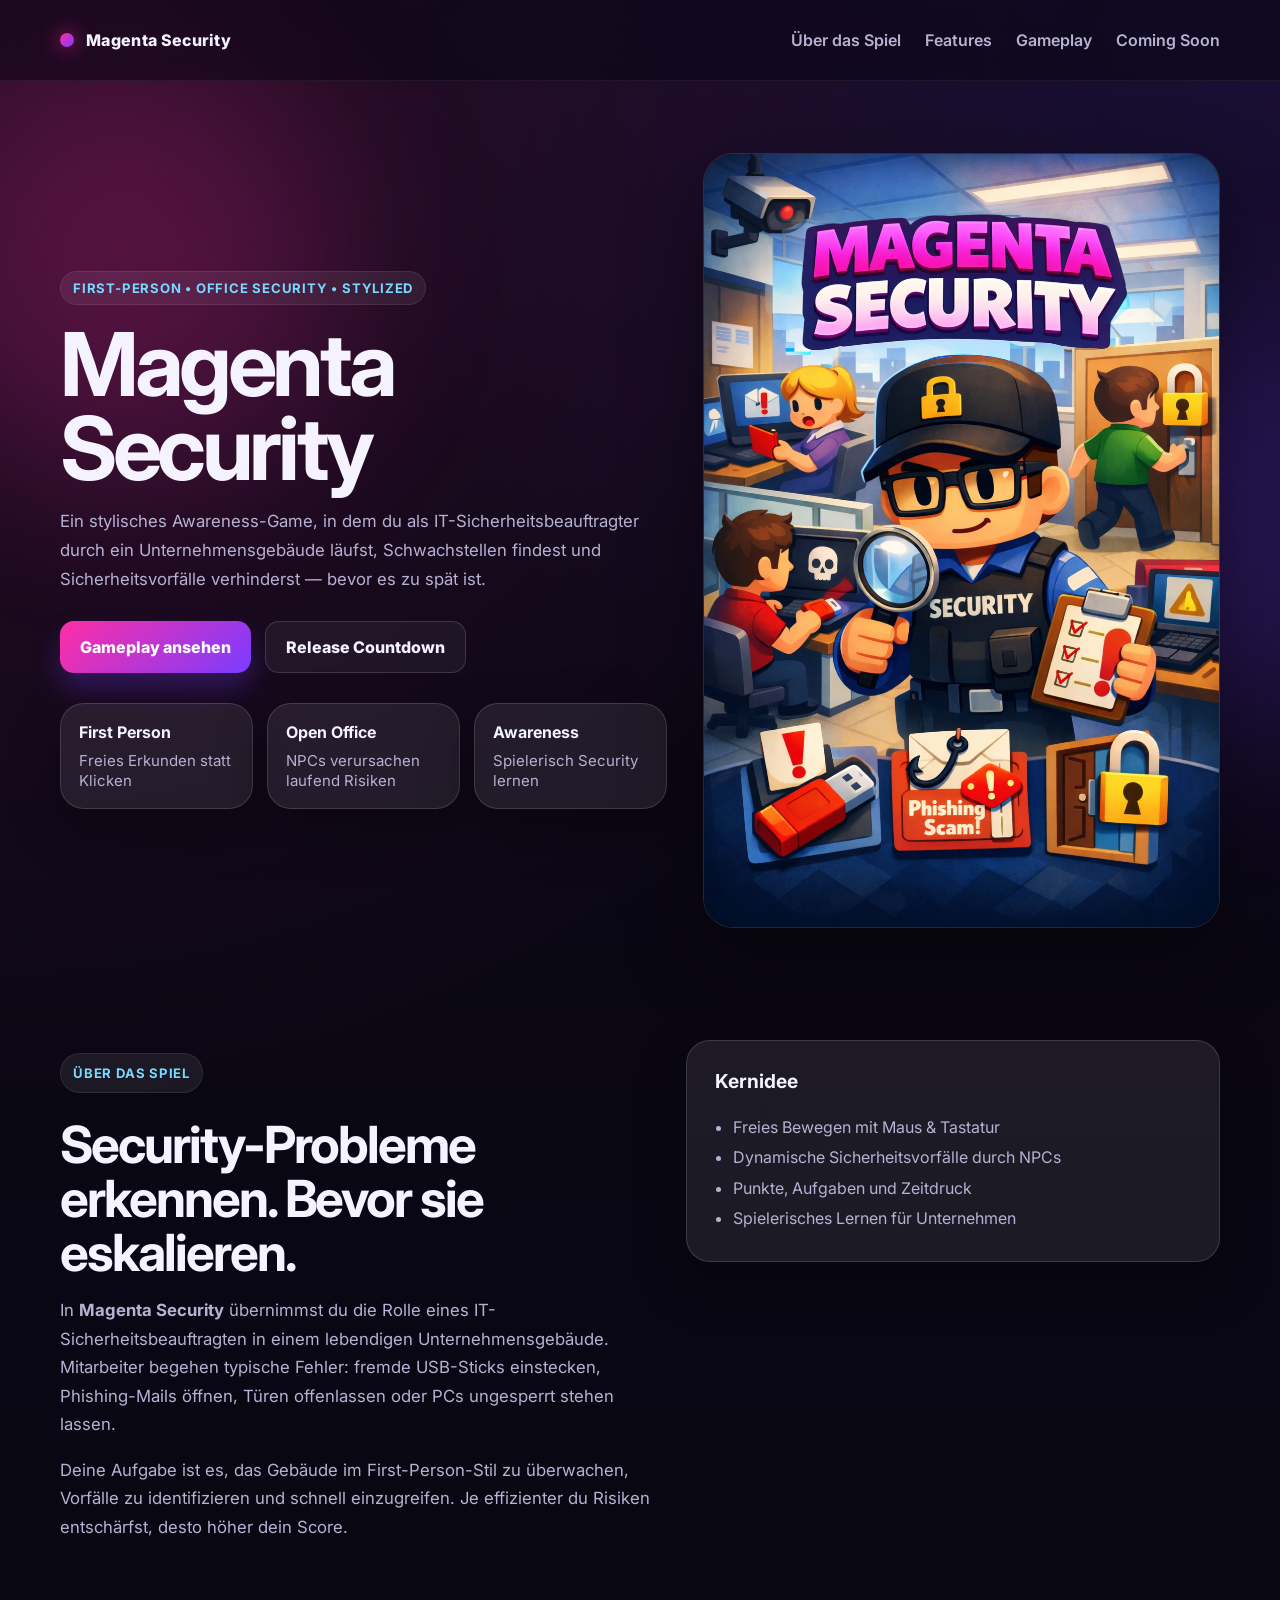
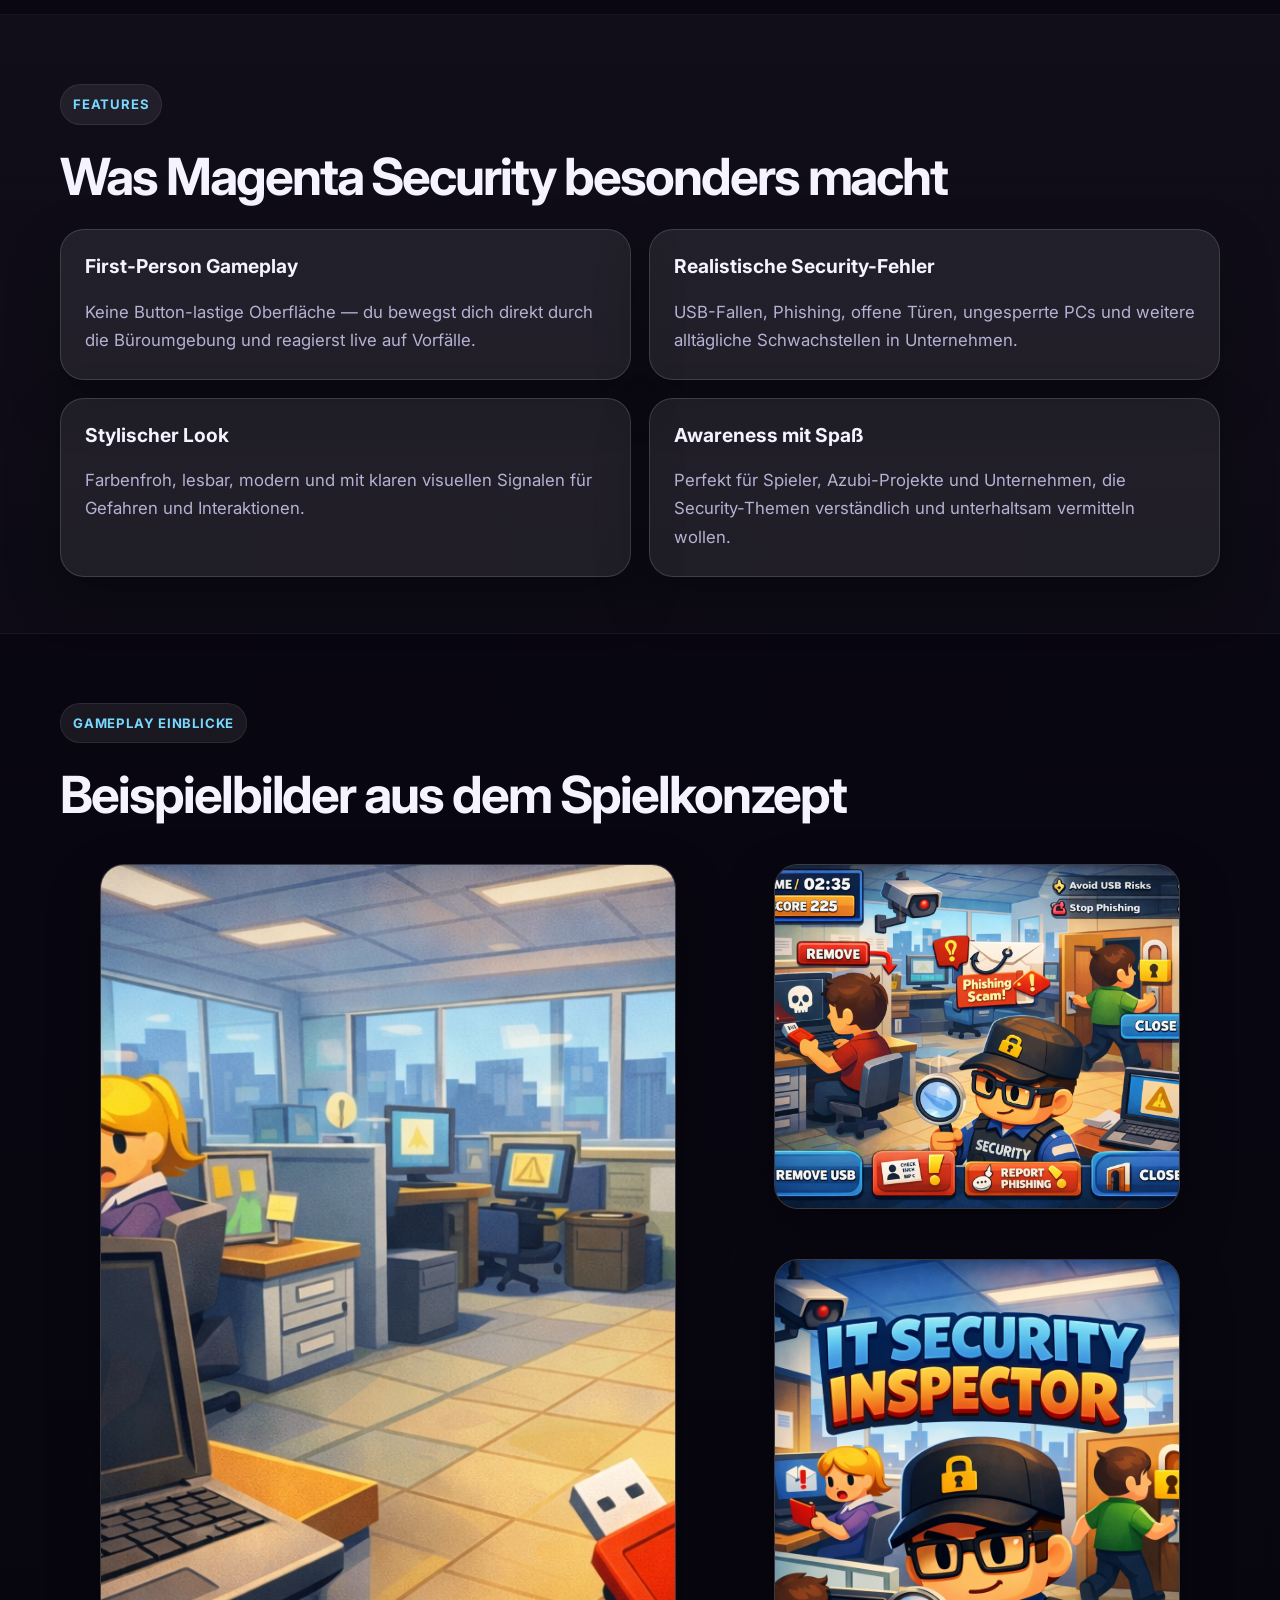
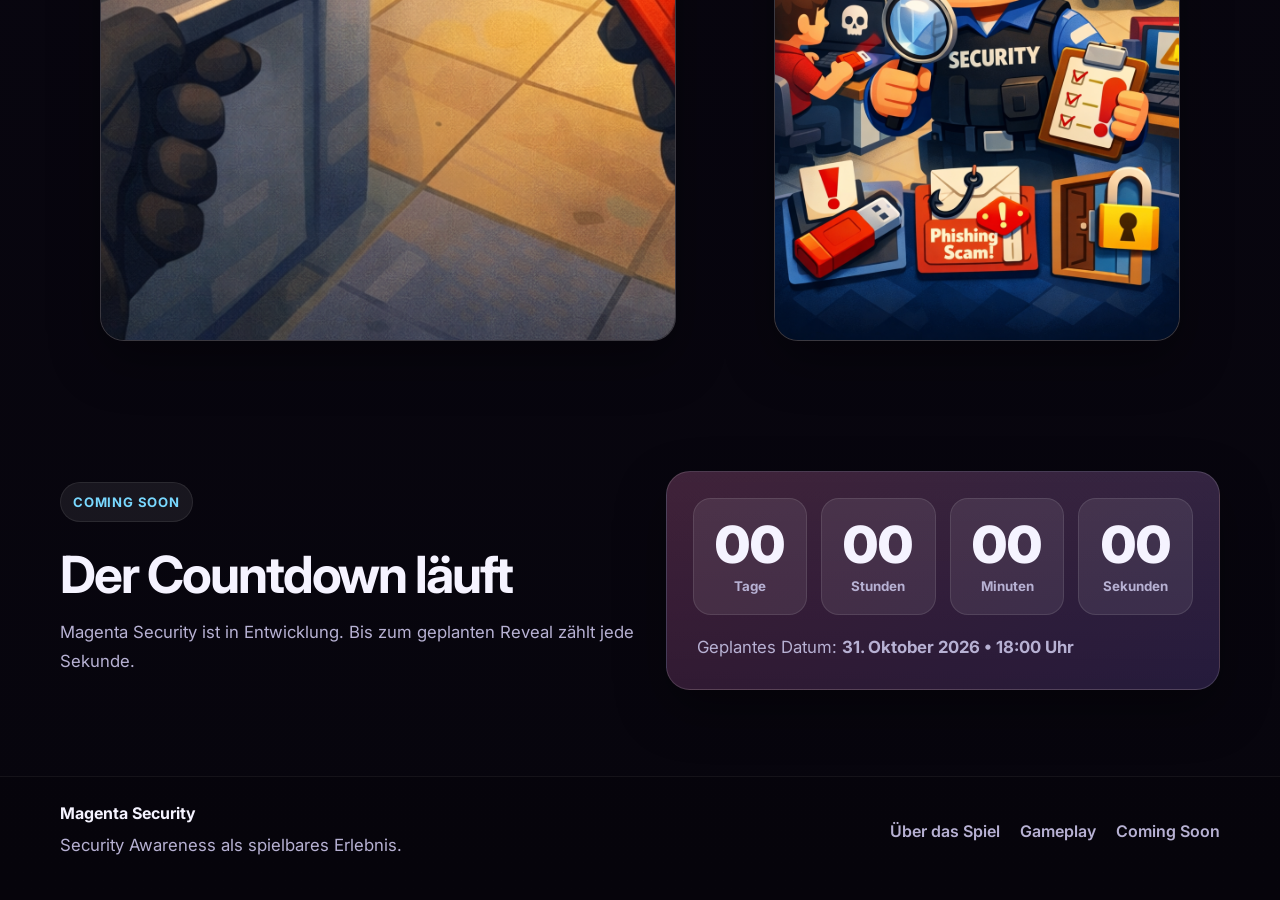
==== index.html @ 7ac722fd "Add files via upload" ====
<!DOCTYPE html>
<html lang="de">
<head>
  <meta charset="UTF-8" />
  <meta name="viewport" content="width=device-width, initial-scale=1.0" />
  <title>Magenta Security — Coming Soon</title>
  <meta name="description" content="Magenta Security ist ein stylisches First-Person Security-Awareness Game im Büro-Setting. Entdecke Gameplay, Features und den Coming Soon Countdown." />
  <link rel="preconnect" href="https://fonts.googleapis.com">
  <link rel="preconnect" href="https://fonts.gstatic.com" crossorigin>
  <link href="https://fonts.googleapis.com/css2?family=Inter:wght@400;600;700;800;900&display=swap" rel="stylesheet">
  <link rel="stylesheet" href="styles.css" />
</head>
<body>
  <div class="bg-glow bg-glow-1"></div>
  <div class="bg-glow bg-glow-2"></div>

  <header class="site-header">
    <div class="container nav">
      <div class="brand">
        <span class="brand-mark"></span>
        <span>Magenta Security</span>
      </div>
      <nav>
        <a href="#about">Über das Spiel</a>
        <a href="#features">Features</a>
        <a href="#gallery">Gameplay</a>
        <a href="#countdown">Coming Soon</a>
      </nav>
    </div>
  </header>

  <main>
    <section class="hero container">
      <div class="hero-copy">
        <span class="eyebrow">First-Person • Office Security • Stylized</span>
        <h1>Magenta Security</h1>
        <p class="lead">
          Ein stylisches Awareness-Game, in dem du als IT-Sicherheitsbeauftragter durch ein Unternehmensgebäude
          läufst, Schwachstellen findest und Sicherheitsvorfälle verhinderst — bevor es zu spät ist.
        </p>

        <div class="cta-row">
          <a class="btn btn-primary" href="#gallery">Gameplay ansehen</a>
          <a class="btn btn-secondary" href="#countdown">Release Countdown</a>
        </div>

        <div class="hero-stats">
          <div class="stat-card">
            <strong>First Person</strong>
            <span>Freies Erkunden statt Klicken</span>
          </div>
          <div class="stat-card">
            <strong>Open Office</strong>
            <span>NPCs verursachen laufend Risiken</span>
          </div>
          <div class="stat-card">
            <strong>Awareness</strong>
            <span>Spielerisch Security lernen</span>
          </div>
        </div>
      </div>

      <div class="hero-media">
        <img src="cover.png" alt="Magenta Security Cover" class="hero-image" />
      </div>
    </section>

    <section id="about" class="section container split">
      <div>
        <p class="section-label">Über das Spiel</p>
        <h2>Security-Probleme erkennen. Bevor sie eskalieren.</h2>
        <p>
          In <strong>Magenta Security</strong> übernimmst du die Rolle eines IT-Sicherheitsbeauftragten in einem
          lebendigen Unternehmensgebäude. Mitarbeiter begehen typische Fehler: fremde USB-Sticks einstecken,
          Phishing-Mails öffnen, Türen offenlassen oder PCs ungesperrt stehen lassen.
        </p>
        <p>
          Deine Aufgabe ist es, das Gebäude im First-Person-Stil zu überwachen, Vorfälle zu identifizieren und
          schnell einzugreifen. Je effizienter du Risiken entschärfst, desto höher dein Score.
        </p>
      </div>

      <div class="info-panel">
        <h3>Kernidee</h3>
        <ul>
          <li>Freies Bewegen mit Maus & Tastatur</li>
          <li>Dynamische Sicherheitsvorfälle durch NPCs</li>
          <li>Punkte, Aufgaben und Zeitdruck</li>
          <li>Spielerisches Lernen für Unternehmen</li>
        </ul>
      </div>
    </section>

    <section id="features" class="section section-dark">
      <div class="container">
        <p class="section-label">Features</p>
        <h2>Was Magenta Security besonders macht</h2>

        <div class="feature-grid">
          <article class="feature-card">
            <h3>First-Person Gameplay</h3>
            <p>Keine Button-lastige Oberfläche — du bewegst dich direkt durch die Büroumgebung und reagierst live auf Vorfälle.</p>
          </article>
          <article class="feature-card">
            <h3>Realistische Security-Fehler</h3>
            <p>USB-Fallen, Phishing, offene Türen, ungesperrte PCs und weitere alltägliche Schwachstellen in Unternehmen.</p>
          </article>
          <article class="feature-card">
            <h3>Stylischer Look</h3>
            <p>Farbenfroh, lesbar, modern und mit klaren visuellen Signalen für Gefahren und Interaktionen.</p>
          </article>
          <article class="feature-card">
            <h3>Awareness mit Spaß</h3>
            <p>Perfekt für Spieler, Azubi-Projekte und Unternehmen, die Security-Themen verständlich und unterhaltsam vermitteln wollen.</p>
          </article>
        </div>
      </div>
    </section>

    <section id="gallery" class="section container">
      <p class="section-label">Gameplay Einblicke</p>
      <h2>Beispielbilder aus dem Spielkonzept</h2>
      <div class="gallery-grid">
        <figure class="gallery-card gallery-large">
          <img src="gameplay_fp.png" alt="First-Person Gameplay Szene aus Magenta Security" />
          <figcaption>First-Person-Ansicht im Office: Sicherheitsrisiken direkt im Blick.</figcaption>
        </figure>
        <figure class="gallery-card">
          <img src="gameplay_ui.png" alt="Gameplay Szene mit UI" />
          <figcaption>Frühe Gameplay-Idee mit Security-Events und Objectives.</figcaption>
        </figure>
        <figure class="gallery-card">
          <img src="alt_cover.png" alt="Weiteres Cover Motiv von Magenta Security" />
          <figcaption>Artstyle-Richtung: verspielt, auffällig und sofort lesbar.</figcaption>
        </figure>
      </div>
    </section>

    <section id="countdown" class="section countdown-section">
      <div class="container countdown-wrap">
        <div>
          <p class="section-label">Coming Soon</p>
          <h2>Der Countdown läuft</h2>
          <p class="countdown-copy">
            Magenta Security ist in Entwicklung. Bis zum geplanten Reveal zählt jede Sekunde.
          </p>
        </div>

        <div class="countdown-card">
          <div id="countdown-grid" class="countdown-grid">
            <div><span id="days">00</span><small>Tage</small></div>
            <div><span id="hours">00</span><small>Stunden</small></div>
            <div><span id="minutes">00</span><small>Minuten</small></div>
            <div><span id="seconds">00</span><small>Sekunden</small></div>
          </div>
          <p class="release-note">Geplantes Datum: <strong>31. Oktober 2026 • 18:00 Uhr</strong></p>
        </div>
      </div>
    </section>
  </main>

  <footer class="site-footer">
    <div class="container footer-inner">
      <div>
        <strong>Magenta Security</strong>
        <p>Security Awareness als spielbares Erlebnis.</p>
      </div>
      <div class="footer-links">
        <a href="#about">Über das Spiel</a>
        <a href="#gallery">Gameplay</a>
        <a href="#countdown">Coming Soon</a>
      </div>
    </div>
  </footer>

  <script src="script.js"></script>
</body>
</html>
---- styles.css ----
:root {
  --bg: #0a0714;
  --bg-soft: #151026;
  --card: rgba(255,255,255,0.08);
  --card-strong: rgba(255,255,255,0.12);
  --text: #f5f3ff;
  --muted: #b7b1d3;
  --pink: #ff2ea6;
  --pink-soft: #ff68c0;
  --purple: #7a3cff;
  --cyan: #79d8ff;
  --border: rgba(255,255,255,0.14);
  --shadow: 0 20px 50px rgba(0,0,0,0.35);
  --radius: 24px;
}

* { box-sizing: border-box; }
html { scroll-behavior: smooth; }
body {
  margin: 0;
  font-family: 'Inter', system-ui, sans-serif;
  background:
    radial-gradient(circle at top left, rgba(255,46,166,0.14), transparent 26%),
    radial-gradient(circle at top right, rgba(122,60,255,0.14), transparent 22%),
    linear-gradient(180deg, #0b0816 0%, #07050d 100%);
  color: var(--text);
  overflow-x: hidden;
}

img { max-width: 100%; display: block; }

.container {
  width: min(1160px, calc(100% - 40px));
  margin: 0 auto;
}

.bg-glow {
  position: fixed;
  inset: auto;
  width: 420px;
  height: 420px;
  border-radius: 50%;
  filter: blur(90px);
  opacity: 0.22;
  pointer-events: none;
  z-index: 0;
}
.bg-glow-1 {
  top: 60px;
  left: -80px;
  background: var(--pink);
}
.bg-glow-2 {
  right: -120px;
  top: 320px;
  background: var(--purple);
}

.site-header {
  position: sticky;
  top: 0;
  z-index: 20;
  backdrop-filter: blur(16px);
  background: rgba(10, 7, 20, 0.55);
  border-bottom: 1px solid rgba(255,255,255,0.06);
}

.nav {
  display: flex;
  align-items: center;
  justify-content: space-between;
  min-height: 80px;
}

.brand {
  display: inline-flex;
  align-items: center;
  gap: 12px;
  font-weight: 800;
  letter-spacing: 0.02em;
}
.brand-mark {
  width: 14px;
  height: 14px;
  border-radius: 50%;
  background: linear-gradient(135deg, var(--pink), var(--purple));
  box-shadow: 0 0 20px rgba(255,46,166,0.8);
}

nav {
  display: flex;
  gap: 24px;
  flex-wrap: wrap;
}
nav a, .footer-links a {
  color: var(--muted);
  text-decoration: none;
  font-weight: 600;
}
nav a:hover, .footer-links a:hover { color: var(--text); }

.hero {
  position: relative;
  z-index: 1;
  display: grid;
  grid-template-columns: 1.08fr 0.92fr;
  gap: 36px;
  padding: 72px 0 56px;
  align-items: center;
}

.eyebrow, .section-label {
  display: inline-block;
  padding: 8px 12px;
  border-radius: 999px;
  background: rgba(255,255,255,0.07);
  border: 1px solid rgba(255,255,255,0.08);
  color: var(--cyan);
  font-weight: 700;
  font-size: 0.82rem;
  letter-spacing: 0.06em;
  text-transform: uppercase;
}

h1 {
  font-size: clamp(3rem, 7vw, 5.5rem);
  line-height: 0.95;
  margin: 18px 0 14px;
  letter-spacing: -0.05em;
}
h2 {
  font-size: clamp(2rem, 4vw, 3.3rem);
  line-height: 1.05;
  margin: 12px 0 16px;
  letter-spacing: -0.04em;
}
h3 {
  margin-top: 0;
  font-size: 1.2rem;
}
.lead, p {
  color: var(--muted);
  font-size: 1.05rem;
  line-height: 1.7;
}

.cta-row {
  display: flex;
  gap: 14px;
  flex-wrap: wrap;
  margin: 28px 0 30px;
}
.btn {
  display: inline-flex;
  align-items: center;
  justify-content: center;
  min-height: 52px;
  padding: 0 20px;
  border-radius: 14px;
  font-weight: 800;
  text-decoration: none;
  transition: transform .18s ease, box-shadow .18s ease, border-color .18s ease;
}
.btn:hover { transform: translateY(-2px); }
.btn-primary {
  color: white;
  background: linear-gradient(135deg, var(--pink), var(--purple));
  box-shadow: 0 16px 28px rgba(122,60,255,0.28);
}
.btn-secondary {
  color: var(--text);
  border: 1px solid var(--border);
  background: rgba(255,255,255,0.05);
}

.hero-stats {
  display: grid;
  grid-template-columns: repeat(3, 1fr);
  gap: 14px;
}
.stat-card, .info-panel, .feature-card, .gallery-card, .countdown-card {
  background: var(--card);
  border: 1px solid var(--border);
  border-radius: var(--radius);
  box-shadow: var(--shadow);
}
.stat-card {
  padding: 18px;
}
.stat-card strong {
  display: block;
  margin-bottom: 8px;
  font-size: 1rem;
}
.stat-card span {
  color: var(--muted);
  font-size: 0.94rem;
}

.hero-media {
  position: relative;
}
.hero-image {
  width: 100%;
  border-radius: 30px;
  border: 1px solid rgba(255,255,255,0.12);
  box-shadow: 0 30px 80px rgba(0,0,0,0.45);
}

.section {
  position: relative;
  z-index: 1;
  padding: 56px 0;
}
.section-dark {
  background: linear-gradient(180deg, rgba(255,255,255,0.03), rgba(255,255,255,0.02));
  border-top: 1px solid rgba(255,255,255,0.04);
  border-bottom: 1px solid rgba(255,255,255,0.04);
}
.split {
  display: grid;
  grid-template-columns: 1fr 0.9fr;
  gap: 32px;
  align-items: start;
}
.info-panel {
  padding: 28px;
}
.info-panel ul {
  margin: 0;
  padding-left: 18px;
  color: var(--muted);
  line-height: 1.9;
}

.feature-grid {
  display: grid;
  grid-template-columns: repeat(2, 1fr);
  gap: 18px;
  margin-top: 26px;
}
.feature-card {
  padding: 24px;
}
.feature-card p { margin-bottom: 0; }

.gallery-grid {
  display: grid;
  grid-template-columns: 1.35fr 1fr;
  gap: 18px;
  margin-top: 26px;
}
.gallery-card {
  overflow: hidden;
}
.gallery-card img {
  width: 100%;
  height: 100%;
  object-fit: cover;
}
.gallery-card figcaption {
  padding: 16px 18px 18px;
  color: var(--muted);
}
.gallery-large {
  grid-row: span 2;
}

.countdown-section {
  padding-bottom: 84px;
}
.countdown-wrap {
  display: grid;
  grid-template-columns: 1fr 0.95fr;
  gap: 22px;
  align-items: center;
}
.countdown-card {
  padding: 26px;
  background:
    linear-gradient(180deg, rgba(255,255,255,0.1), rgba(255,255,255,0.06)),
    linear-gradient(135deg, rgba(255,46,166,0.14), rgba(122,60,255,0.14));
}
.countdown-grid {
  display: grid;
  grid-template-columns: repeat(4, 1fr);
  gap: 14px;
}
.countdown-grid div {
  padding: 20px 12px;
  border-radius: 18px;
  background: rgba(255,255,255,0.08);
  border: 1px solid rgba(255,255,255,0.1);
  text-align: center;
}
.countdown-grid span {
  display: block;
  font-size: clamp(2rem, 6vw, 3.2rem);
  font-weight: 900;
  line-height: 1;
}
.countdown-grid small {
  display: block;
  margin-top: 8px;
  color: var(--muted);
  font-weight: 700;
}
.release-note {
  margin: 18px 4px 2px;
}

.site-footer {
  border-top: 1px solid rgba(255,255,255,0.06);
  padding: 26px 0 40px;
  background: rgba(0,0,0,0.12);
}
.footer-inner {
  display: flex;
  align-items: center;
  justify-content: space-between;
  gap: 24px;
}
.footer-inner p {
  margin: 8px 0 0;
}
.footer-links {
  display: flex;
  gap: 20px;
  flex-wrap: wrap;
}

@media (max-width: 980px) {
  .hero, .split, .countdown-wrap, .gallery-grid {
    grid-template-columns: 1fr;
  }
  .gallery-large { grid-row: auto; }
  .hero-stats, .feature-grid {
    grid-template-columns: 1fr;
  }
}

@media (max-width: 720px) {
  .nav {
    padding: 12px 0;
    flex-direction: column;
    align-items: flex-start;
    gap: 12px;
  }
  nav { gap: 14px; }
  .countdown-grid {
    grid-template-columns: repeat(2, 1fr);
  }
  .footer-inner {
    flex-direction: column;
    align-items: flex-start;
  }
}
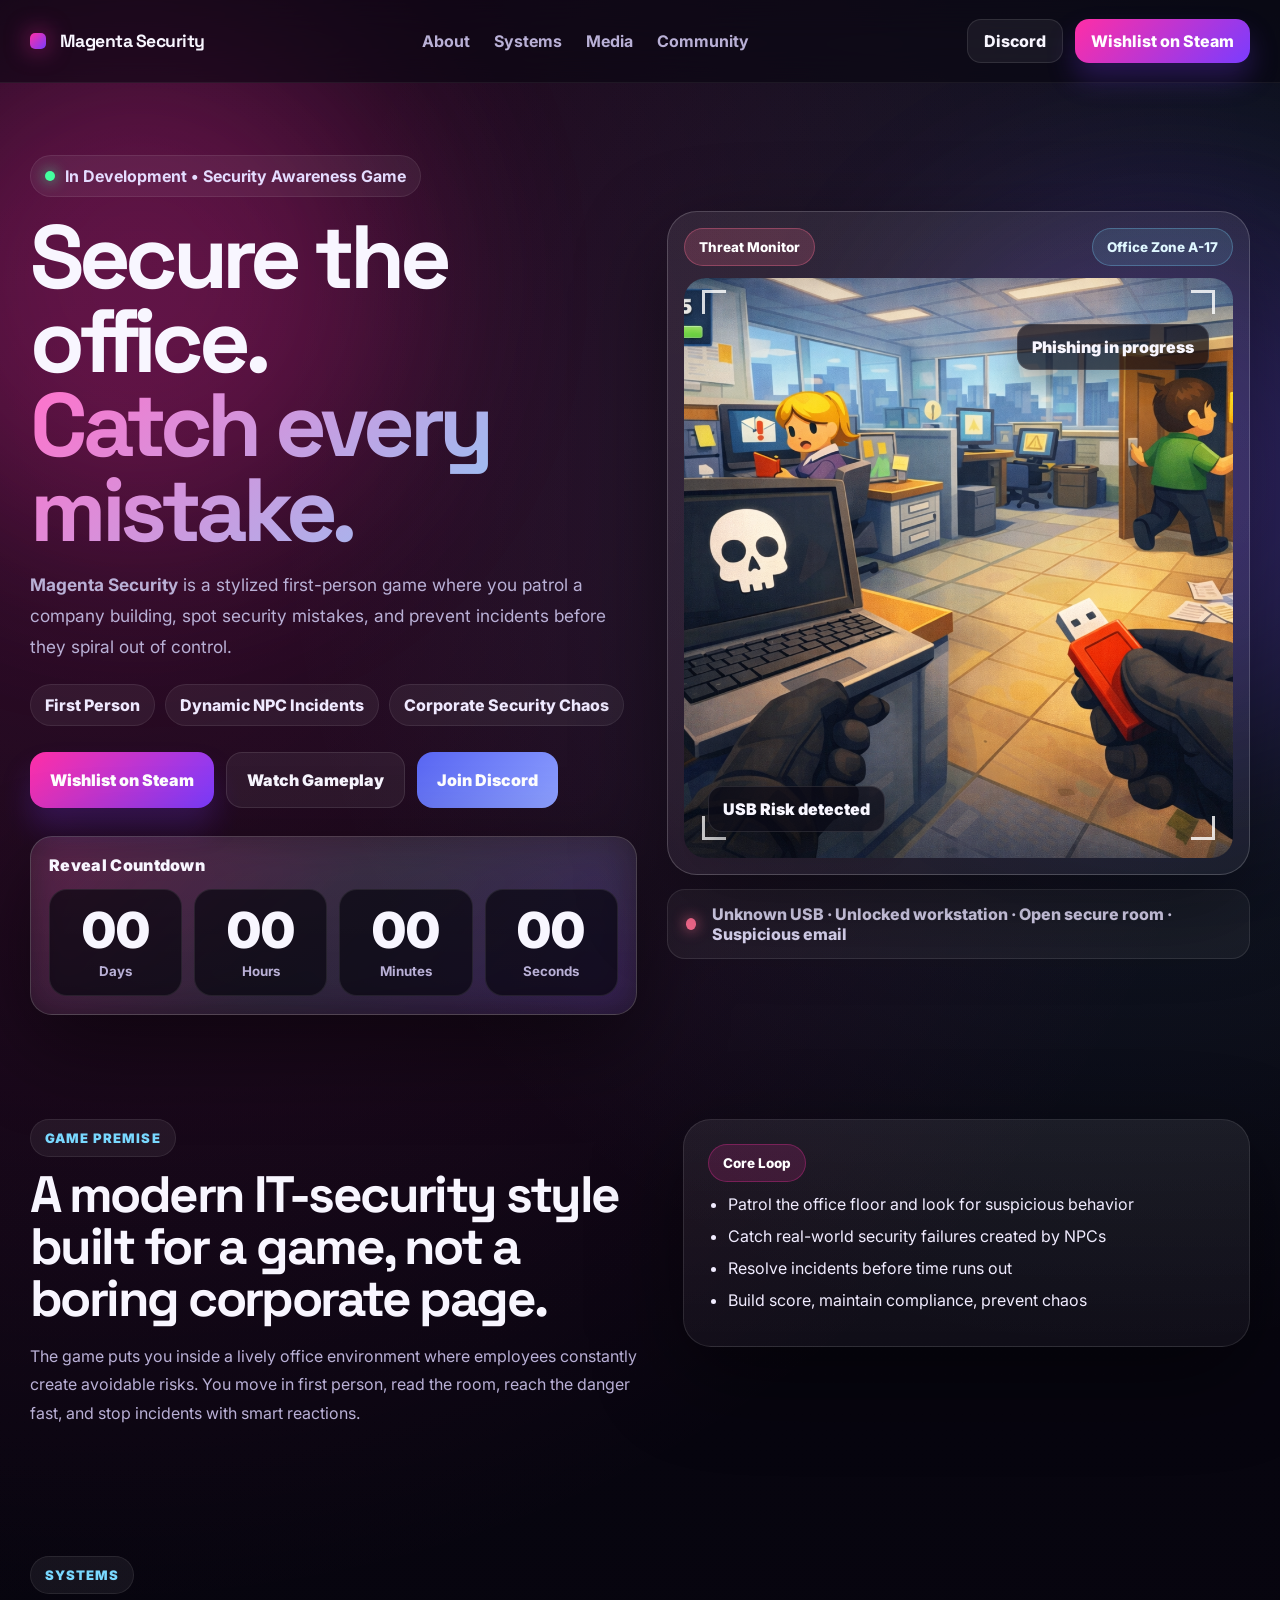
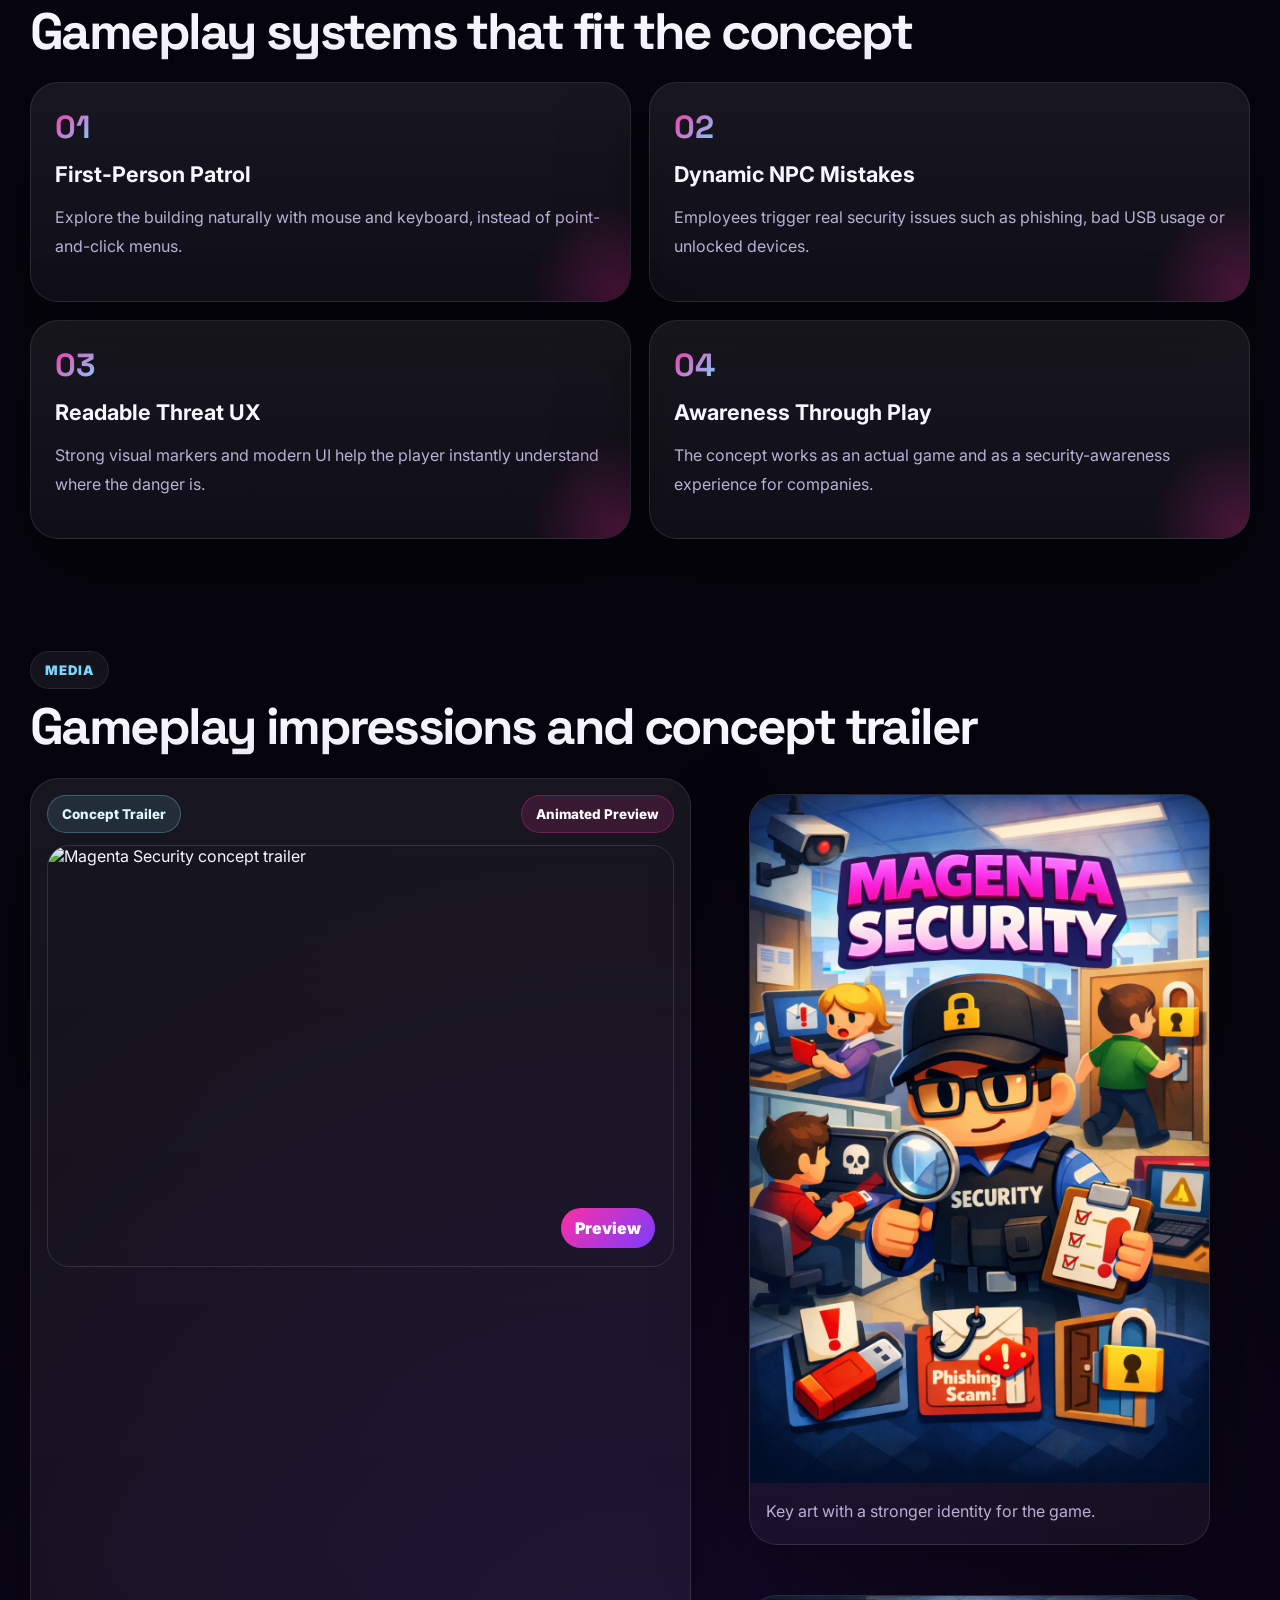
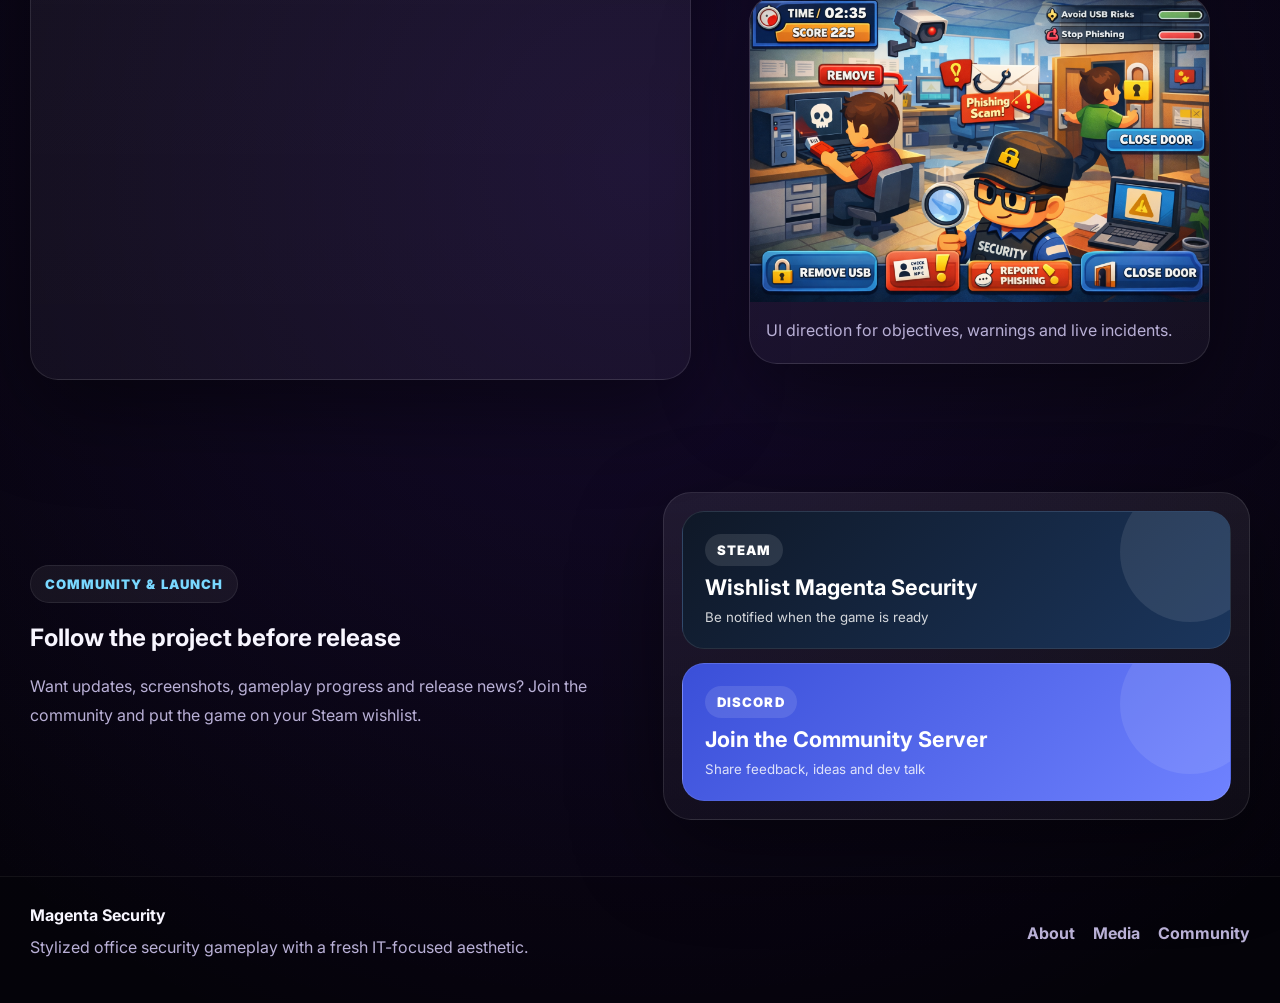
==== commit 5b2130c6: "Add files via upload" ====
--- a/index.html
+++ b/index.html
@@ -3,172 +3,228 @@
 <head>
   <meta charset="UTF-8" />
   <meta name="viewport" content="width=device-width, initial-scale=1.0" />
-  <title>Magenta Security — Coming Soon</title>
-  <meta name="description" content="Magenta Security ist ein stylisches First-Person Security-Awareness Game im Büro-Setting. Entdecke Gameplay, Features und den Coming Soon Countdown." />
+  <title>Magenta Security — IT Security Game</title>
+  <meta name="description" content="Magenta Security ist ein stylisches IT-Security-Game im First-Person-Look. Entdecke Features, Gameplay, Trailer, Steam Wishlist und Discord." />
   <link rel="preconnect" href="https://fonts.googleapis.com">
   <link rel="preconnect" href="https://fonts.gstatic.com" crossorigin>
-  <link href="https://fonts.googleapis.com/css2?family=Inter:wght@400;600;700;800;900&display=swap" rel="stylesheet">
+  <link href="https://fonts.googleapis.com/css2?family=Space+Grotesk:wght@400;500;700&family=Inter:wght@400;500;700;800;900&display=swap" rel="stylesheet">
   <link rel="stylesheet" href="styles.css" />
 </head>
 <body>
-  <div class="bg-glow bg-glow-1"></div>
-  <div class="bg-glow bg-glow-2"></div>
-
-  <header class="site-header">
-    <div class="container nav">
-      <div class="brand">
-        <span class="brand-mark"></span>
-        <span>Magenta Security</span>
-      </div>
-      <nav>
-        <a href="#about">Über das Spiel</a>
-        <a href="#features">Features</a>
-        <a href="#gallery">Gameplay</a>
-        <a href="#countdown">Coming Soon</a>
+  <div class="noise"></div>
+  <div class="scanline"></div>
+  <div class="blob blob-a"></div>
+  <div class="blob blob-b"></div>
+
+  <header class="topbar">
+    <div class="wrap nav">
+      <a href="#hero" class="logo">
+        <span class="logo-mark"></span>
+        <span class="logo-text">Magenta Security</span>
+      </a>
+      <nav class="menu">
+        <a href="#about">About</a>
+        <a href="#systems">Systems</a>
+        <a href="#media">Media</a>
+        <a href="#community">Community</a>
       </nav>
+      <div class="nav-actions">
+        <a class="nav-btn ghost" href="#community">Discord</a>
+        <a class="nav-btn primary" href="https://store.steampowered.com/" target="_blank" rel="noopener noreferrer">Wishlist on Steam</a>
+      </div>
     </div>
   </header>
 
   <main>
-    <section class="hero container">
-      <div class="hero-copy">
-        <span class="eyebrow">First-Person • Office Security • Stylized</span>
-        <h1>Magenta Security</h1>
-        <p class="lead">
-          Ein stylisches Awareness-Game, in dem du als IT-Sicherheitsbeauftragter durch ein Unternehmensgebäude
-          läufst, Schwachstellen findest und Sicherheitsvorfälle verhinderst — bevor es zu spät ist.
-        </p>
-
-        <div class="cta-row">
-          <a class="btn btn-primary" href="#gallery">Gameplay ansehen</a>
-          <a class="btn btn-secondary" href="#countdown">Release Countdown</a>
-        </div>
-
-        <div class="hero-stats">
-          <div class="stat-card">
-            <strong>First Person</strong>
-            <span>Freies Erkunden statt Klicken</span>
-          </div>
-          <div class="stat-card">
-            <strong>Open Office</strong>
-            <span>NPCs verursachen laufend Risiken</span>
-          </div>
-          <div class="stat-card">
-            <strong>Awareness</strong>
-            <span>Spielerisch Security lernen</span>
-          </div>
-        </div>
-      </div>
-
-      <div class="hero-media">
-        <img src="cover.png" alt="Magenta Security Cover" class="hero-image" />
-      </div>
-    </section>
-
-    <section id="about" class="section container split">
-      <div>
-        <p class="section-label">Über das Spiel</p>
-        <h2>Security-Probleme erkennen. Bevor sie eskalieren.</h2>
-        <p>
-          In <strong>Magenta Security</strong> übernimmst du die Rolle eines IT-Sicherheitsbeauftragten in einem
-          lebendigen Unternehmensgebäude. Mitarbeiter begehen typische Fehler: fremde USB-Sticks einstecken,
-          Phishing-Mails öffnen, Türen offenlassen oder PCs ungesperrt stehen lassen.
-        </p>
-        <p>
-          Deine Aufgabe ist es, das Gebäude im First-Person-Stil zu überwachen, Vorfälle zu identifizieren und
-          schnell einzugreifen. Je effizienter du Risiken entschärfst, desto höher dein Score.
-        </p>
-      </div>
-
-      <div class="info-panel">
-        <h3>Kernidee</h3>
-        <ul>
-          <li>Freies Bewegen mit Maus & Tastatur</li>
-          <li>Dynamische Sicherheitsvorfälle durch NPCs</li>
-          <li>Punkte, Aufgaben und Zeitdruck</li>
-          <li>Spielerisches Lernen für Unternehmen</li>
-        </ul>
-      </div>
-    </section>
-
-    <section id="features" class="section section-dark">
-      <div class="container">
-        <p class="section-label">Features</p>
-        <h2>Was Magenta Security besonders macht</h2>
-
-        <div class="feature-grid">
-          <article class="feature-card">
-            <h3>First-Person Gameplay</h3>
-            <p>Keine Button-lastige Oberfläche — du bewegst dich direkt durch die Büroumgebung und reagierst live auf Vorfälle.</p>
-          </article>
-          <article class="feature-card">
-            <h3>Realistische Security-Fehler</h3>
-            <p>USB-Fallen, Phishing, offene Türen, ungesperrte PCs und weitere alltägliche Schwachstellen in Unternehmen.</p>
-          </article>
-          <article class="feature-card">
-            <h3>Stylischer Look</h3>
-            <p>Farbenfroh, lesbar, modern und mit klaren visuellen Signalen für Gefahren und Interaktionen.</p>
-          </article>
-          <article class="feature-card">
-            <h3>Awareness mit Spaß</h3>
-            <p>Perfekt für Spieler, Azubi-Projekte und Unternehmen, die Security-Themen verständlich und unterhaltsam vermitteln wollen.</p>
-          </article>
-        </div>
-      </div>
-    </section>
-
-    <section id="gallery" class="section container">
-      <p class="section-label">Gameplay Einblicke</p>
-      <h2>Beispielbilder aus dem Spielkonzept</h2>
-      <div class="gallery-grid">
-        <figure class="gallery-card gallery-large">
-          <img src="gameplay_fp.png" alt="First-Person Gameplay Szene aus Magenta Security" />
-          <figcaption>First-Person-Ansicht im Office: Sicherheitsrisiken direkt im Blick.</figcaption>
-        </figure>
-        <figure class="gallery-card">
-          <img src="gameplay_ui.png" alt="Gameplay Szene mit UI" />
-          <figcaption>Frühe Gameplay-Idee mit Security-Events und Objectives.</figcaption>
-        </figure>
-        <figure class="gallery-card">
-          <img src="alt_cover.png" alt="Weiteres Cover Motiv von Magenta Security" />
-          <figcaption>Artstyle-Richtung: verspielt, auffällig und sofort lesbar.</figcaption>
-        </figure>
-      </div>
-    </section>
-
-    <section id="countdown" class="section countdown-section">
-      <div class="container countdown-wrap">
-        <div>
-          <p class="section-label">Coming Soon</p>
-          <h2>Der Countdown läuft</h2>
-          <p class="countdown-copy">
-            Magenta Security ist in Entwicklung. Bis zum geplanten Reveal zählt jede Sekunde.
+    <section id="hero" class="hero">
+      <div class="wrap hero-grid">
+        <div class="hero-copy reveal">
+          <div class="status-pill">
+            <span class="dot"></span>
+            <span>In Development • Security Awareness Game</span>
+          </div>
+
+          <h1>
+            <span>Secure the office.</span>
+            <span class="accent">Catch every mistake.</span>
+          </h1>
+
+          <p class="hero-text">
+            <strong>Magenta Security</strong> is a stylized first-person game where you patrol a company building,
+            spot security mistakes, and prevent incidents before they spiral out of control.
           </p>
-        </div>
-
-        <div class="countdown-card">
-          <div id="countdown-grid" class="countdown-grid">
-            <div><span id="days">00</span><small>Tage</small></div>
-            <div><span id="hours">00</span><small>Stunden</small></div>
-            <div><span id="minutes">00</span><small>Minuten</small></div>
-            <div><span id="seconds">00</span><small>Sekunden</small></div>
-          </div>
-          <p class="release-note">Geplantes Datum: <strong>31. Oktober 2026 • 18:00 Uhr</strong></p>
+
+          <div class="hero-badges">
+            <span>First Person</span>
+            <span>Dynamic NPC Incidents</span>
+            <span>Corporate Security Chaos</span>
+          </div>
+
+          <div class="cta-row">
+            <a class="cta primary" href="https://store.steampowered.com/" target="_blank" rel="noopener noreferrer">Wishlist on Steam</a>
+            <a class="cta secondary" href="#media">Watch Gameplay</a>
+            <a class="cta discord" href="https://discord.com/" target="_blank" rel="noopener noreferrer">Join Discord</a>
+          </div>
+
+          <div class="countdown-shell">
+            <div class="countdown-title">Reveal Countdown</div>
+            <div class="countdown-grid">
+              <div><span id="days">00</span><small>Days</small></div>
+              <div><span id="hours">00</span><small>Hours</small></div>
+              <div><span id="minutes">00</span><small>Minutes</small></div>
+              <div><span id="seconds">00</span><small>Seconds</small></div>
+            </div>
+          </div>
+        </div>
+
+        <div class="hero-panel reveal">
+          <div class="hero-screen">
+            <div class="screen-top">
+              <span class="mini-pill danger">Threat Monitor</span>
+              <span class="mini-pill info">Office Zone A-17</span>
+            </div>
+            <img src="gameplay_fp.png" alt="Magenta Security First Person Gameplay" />
+            <div class="screen-overlay">
+              <div class="corner corner-tl"></div>
+              <div class="corner corner-tr"></div>
+              <div class="corner corner-bl"></div>
+              <div class="corner corner-br"></div>
+              <div class="hud-card left">USB Risk detected</div>
+              <div class="hud-card right">Phishing in progress</div>
+            </div>
+          </div>
+          <div class="alert-strip">
+            <span></span>
+            <p>Unknown USB · Unlocked workstation · Open secure room · Suspicious email</p>
+          </div>
+        </div>
+      </div>
+    </section>
+
+    <section id="about" class="section">
+      <div class="wrap feature-layout">
+        <div class="text-side reveal">
+          <div class="eyebrow">Game Premise</div>
+          <h2>A modern IT-security style built for a game, not a boring corporate page.</h2>
+          <p>
+            The game puts you inside a lively office environment where employees constantly create avoidable risks.
+            You move in first person, read the room, reach the danger fast, and stop incidents with smart reactions.
+          </p>
+        </div>
+        <div class="glass-card reveal">
+          <div class="glass-head">
+            <span class="mini-pill magenta">Core Loop</span>
+          </div>
+          <ul class="loop-list">
+            <li>Patrol the office floor and look for suspicious behavior</li>
+            <li>Catch real-world security failures created by NPCs</li>
+            <li>Resolve incidents before time runs out</li>
+            <li>Build score, maintain compliance, prevent chaos</li>
+          </ul>
+        </div>
+      </div>
+    </section>
+
+    <section id="systems" class="section systems-section">
+      <div class="wrap">
+        <div class="section-head reveal">
+          <div class="eyebrow">Systems</div>
+          <h2>Gameplay systems that fit the concept</h2>
+        </div>
+
+        <div class="systems-grid">
+          <article class="system-card reveal">
+            <span class="card-index">01</span>
+            <h3>First-Person Patrol</h3>
+            <p>Explore the building naturally with mouse and keyboard, instead of point-and-click menus.</p>
+          </article>
+          <article class="system-card reveal">
+            <span class="card-index">02</span>
+            <h3>Dynamic NPC Mistakes</h3>
+            <p>Employees trigger real security issues such as phishing, bad USB usage or unlocked devices.</p>
+          </article>
+          <article class="system-card reveal">
+            <span class="card-index">03</span>
+            <h3>Readable Threat UX</h3>
+            <p>Strong visual markers and modern UI help the player instantly understand where the danger is.</p>
+          </article>
+          <article class="system-card reveal">
+            <span class="card-index">04</span>
+            <h3>Awareness Through Play</h3>
+            <p>The concept works as an actual game and as a security-awareness experience for companies.</p>
+          </article>
+        </div>
+      </div>
+    </section>
+
+    <section id="media" class="section media-section">
+      <div class="wrap">
+        <div class="section-head reveal">
+          <div class="eyebrow">Media</div>
+          <h2>Gameplay impressions and concept trailer</h2>
+        </div>
+
+        <div class="media-grid">
+          <div class="video-card reveal">
+            <div class="video-top">
+              <span class="mini-pill info">Concept Trailer</span>
+              <span class="mini-pill magenta">Animated Preview</span>
+            </div>
+            <div class="video-frame">
+              <img src="concept_trailer.gif" alt="Magenta Security concept trailer" />
+              <div class="play-badge">Preview</div>
+            </div>
+          </div>
+
+          <div class="gallery-stack">
+            <figure class="shot-card reveal">
+              <img src="cover.png" alt="Magenta Security Cover Art" />
+              <figcaption>Key art with a stronger identity for the game.</figcaption>
+            </figure>
+            <figure class="shot-card reveal">
+              <img src="gameplay_ui.png" alt="Magenta Security UI concept" />
+              <figcaption>UI direction for objectives, warnings and live incidents.</figcaption>
+            </figure>
+          </div>
+        </div>
+      </div>
+    </section>
+
+    <section id="community" class="section community-section">
+      <div class="wrap community-grid">
+        <div class="community-copy reveal">
+          <div class="eyebrow">Community & Launch</div>
+          <h2>Follow the project before release</h2>
+          <p>
+            Want updates, screenshots, gameplay progress and release news? Join the community and put the game on your Steam wishlist.
+          </p>
+        </div>
+        <div class="community-card reveal">
+          <a class="big-action steam" href="https://store.steampowered.com/" target="_blank" rel="noopener noreferrer">
+            <span class="action-label">Steam</span>
+            <strong>Wishlist Magenta Security</strong>
+            <small>Be notified when the game is ready</small>
+          </a>
+          <a class="big-action discord" href="https://discord.com/" target="_blank" rel="noopener noreferrer">
+            <span class="action-label">Discord</span>
+            <strong>Join the Community Server</strong>
+            <small>Share feedback, ideas and dev talk</small>
+          </a>
         </div>
       </div>
     </section>
   </main>
 
-  <footer class="site-footer">
-    <div class="container footer-inner">
+  <footer class="footer">
+    <div class="wrap footer-row">
       <div>
         <strong>Magenta Security</strong>
-        <p>Security Awareness als spielbares Erlebnis.</p>
+        <p>Stylized office security gameplay with a fresh IT-focused aesthetic.</p>
       </div>
       <div class="footer-links">
-        <a href="#about">Über das Spiel</a>
-        <a href="#gallery">Gameplay</a>
-        <a href="#countdown">Coming Soon</a>
+        <a href="#about">About</a>
+        <a href="#media">Media</a>
+        <a href="#community">Community</a>
       </div>
     </div>
   </footer>
--- a/styles.css
+++ b/styles.css
@@ -1,357 +1,256 @@
-:root {
-  --bg: #0a0714;
-  --bg-soft: #151026;
-  --card: rgba(255,255,255,0.08);
-  --card-strong: rgba(255,255,255,0.12);
-  --text: #f5f3ff;
-  --muted: #b7b1d3;
-  --pink: #ff2ea6;
-  --pink-soft: #ff68c0;
-  --purple: #7a3cff;
-  --cyan: #79d8ff;
-  --border: rgba(255,255,255,0.14);
-  --shadow: 0 20px 50px rgba(0,0,0,0.35);
-  --radius: 24px;
-}
-
-* { box-sizing: border-box; }
-html { scroll-behavior: smooth; }
-body {
-  margin: 0;
-  font-family: 'Inter', system-ui, sans-serif;
+:root{
+  --bg:#06040d;
+  --bg2:#0f0a1e;
+  --line:rgba(255,255,255,.1);
+  --line-strong:rgba(255,255,255,.18);
+  --text:#f8f6ff;
+  --muted:#b9b0d6;
+  --magenta:#ff2ea6;
+  --magenta-2:#ff72cb;
+  --purple:#7a3cff;
+  --cyan:#79d8ff;
+  --ok:#44ff9f;
+  --danger:#ff6e93;
+  --glass:rgba(255,255,255,.06);
+  --glass-2:rgba(255,255,255,.1);
+  --shadow:0 30px 90px rgba(0,0,0,.45);
+  --radius:28px;
+}
+
+*{box-sizing:border-box}
+html{scroll-behavior:smooth}
+body{
+  margin:0;
+  color:var(--text);
+  font-family:'Inter',system-ui,sans-serif;
   background:
-    radial-gradient(circle at top left, rgba(255,46,166,0.14), transparent 26%),
-    radial-gradient(circle at top right, rgba(122,60,255,0.14), transparent 22%),
-    linear-gradient(180deg, #0b0816 0%, #07050d 100%);
-  color: var(--text);
-  overflow-x: hidden;
-}
-
-img { max-width: 100%; display: block; }
-
-.container {
-  width: min(1160px, calc(100% - 40px));
-  margin: 0 auto;
-}
-
-.bg-glow {
-  position: fixed;
-  inset: auto;
-  width: 420px;
-  height: 420px;
-  border-radius: 50%;
-  filter: blur(90px);
-  opacity: 0.22;
-  pointer-events: none;
-  z-index: 0;
-}
-.bg-glow-1 {
-  top: 60px;
-  left: -80px;
-  background: var(--pink);
-}
-.bg-glow-2 {
-  right: -120px;
-  top: 320px;
-  background: var(--purple);
-}
-
-.site-header {
-  position: sticky;
-  top: 0;
-  z-index: 20;
-  backdrop-filter: blur(16px);
-  background: rgba(10, 7, 20, 0.55);
-  border-bottom: 1px solid rgba(255,255,255,0.06);
-}
-
-.nav {
-  display: flex;
-  align-items: center;
-  justify-content: space-between;
-  min-height: 80px;
-}
-
-.brand {
-  display: inline-flex;
-  align-items: center;
-  gap: 12px;
-  font-weight: 800;
-  letter-spacing: 0.02em;
-}
-.brand-mark {
-  width: 14px;
-  height: 14px;
-  border-radius: 50%;
-  background: linear-gradient(135deg, var(--pink), var(--purple));
-  box-shadow: 0 0 20px rgba(255,46,166,0.8);
-}
-
-nav {
-  display: flex;
-  gap: 24px;
-  flex-wrap: wrap;
-}
-nav a, .footer-links a {
-  color: var(--muted);
-  text-decoration: none;
-  font-weight: 600;
-}
-nav a:hover, .footer-links a:hover { color: var(--text); }
-
-.hero {
-  position: relative;
-  z-index: 1;
-  display: grid;
-  grid-template-columns: 1.08fr 0.92fr;
-  gap: 36px;
-  padding: 72px 0 56px;
-  align-items: center;
-}
-
-.eyebrow, .section-label {
-  display: inline-block;
-  padding: 8px 12px;
-  border-radius: 999px;
-  background: rgba(255,255,255,0.07);
-  border: 1px solid rgba(255,255,255,0.08);
-  color: var(--cyan);
-  font-weight: 700;
-  font-size: 0.82rem;
-  letter-spacing: 0.06em;
-  text-transform: uppercase;
-}
-
-h1 {
-  font-size: clamp(3rem, 7vw, 5.5rem);
-  line-height: 0.95;
-  margin: 18px 0 14px;
-  letter-spacing: -0.05em;
-}
-h2 {
-  font-size: clamp(2rem, 4vw, 3.3rem);
-  line-height: 1.05;
-  margin: 12px 0 16px;
-  letter-spacing: -0.04em;
-}
-h3 {
-  margin-top: 0;
-  font-size: 1.2rem;
-}
-.lead, p {
-  color: var(--muted);
-  font-size: 1.05rem;
-  line-height: 1.7;
-}
-
-.cta-row {
-  display: flex;
-  gap: 14px;
-  flex-wrap: wrap;
-  margin: 28px 0 30px;
-}
-.btn {
-  display: inline-flex;
-  align-items: center;
-  justify-content: center;
-  min-height: 52px;
-  padding: 0 20px;
-  border-radius: 14px;
-  font-weight: 800;
-  text-decoration: none;
-  transition: transform .18s ease, box-shadow .18s ease, border-color .18s ease;
-}
-.btn:hover { transform: translateY(-2px); }
-.btn-primary {
-  color: white;
-  background: linear-gradient(135deg, var(--pink), var(--purple));
-  box-shadow: 0 16px 28px rgba(122,60,255,0.28);
-}
-.btn-secondary {
-  color: var(--text);
-  border: 1px solid var(--border);
-  background: rgba(255,255,255,0.05);
-}
-
-.hero-stats {
-  display: grid;
-  grid-template-columns: repeat(3, 1fr);
-  gap: 14px;
-}
-.stat-card, .info-panel, .feature-card, .gallery-card, .countdown-card {
-  background: var(--card);
-  border: 1px solid var(--border);
-  border-radius: var(--radius);
-  box-shadow: var(--shadow);
-}
-.stat-card {
-  padding: 18px;
-}
-.stat-card strong {
-  display: block;
-  margin-bottom: 8px;
-  font-size: 1rem;
-}
-.stat-card span {
-  color: var(--muted);
-  font-size: 0.94rem;
-}
-
-.hero-media {
-  position: relative;
-}
-.hero-image {
-  width: 100%;
-  border-radius: 30px;
-  border: 1px solid rgba(255,255,255,0.12);
-  box-shadow: 0 30px 80px rgba(0,0,0,0.45);
-}
-
-.section {
-  position: relative;
-  z-index: 1;
-  padding: 56px 0;
-}
-.section-dark {
-  background: linear-gradient(180deg, rgba(255,255,255,0.03), rgba(255,255,255,0.02));
-  border-top: 1px solid rgba(255,255,255,0.04);
-  border-bottom: 1px solid rgba(255,255,255,0.04);
-}
-.split {
-  display: grid;
-  grid-template-columns: 1fr 0.9fr;
-  gap: 32px;
-  align-items: start;
-}
-.info-panel {
-  padding: 28px;
-}
-.info-panel ul {
-  margin: 0;
-  padding-left: 18px;
-  color: var(--muted);
-  line-height: 1.9;
-}
-
-.feature-grid {
-  display: grid;
-  grid-template-columns: repeat(2, 1fr);
-  gap: 18px;
-  margin-top: 26px;
-}
-.feature-card {
-  padding: 24px;
-}
-.feature-card p { margin-bottom: 0; }
-
-.gallery-grid {
-  display: grid;
-  grid-template-columns: 1.35fr 1fr;
-  gap: 18px;
-  margin-top: 26px;
-}
-.gallery-card {
-  overflow: hidden;
-}
-.gallery-card img {
-  width: 100%;
-  height: 100%;
-  object-fit: cover;
-}
-.gallery-card figcaption {
-  padding: 16px 18px 18px;
-  color: var(--muted);
-}
-.gallery-large {
-  grid-row: span 2;
-}
-
-.countdown-section {
-  padding-bottom: 84px;
-}
-.countdown-wrap {
-  display: grid;
-  grid-template-columns: 1fr 0.95fr;
-  gap: 22px;
-  align-items: center;
-}
-.countdown-card {
-  padding: 26px;
-  background:
-    linear-gradient(180deg, rgba(255,255,255,0.1), rgba(255,255,255,0.06)),
-    linear-gradient(135deg, rgba(255,46,166,0.14), rgba(122,60,255,0.14));
-}
-.countdown-grid {
-  display: grid;
-  grid-template-columns: repeat(4, 1fr);
-  gap: 14px;
-}
-.countdown-grid div {
-  padding: 20px 12px;
-  border-radius: 18px;
-  background: rgba(255,255,255,0.08);
-  border: 1px solid rgba(255,255,255,0.1);
-  text-align: center;
-}
-.countdown-grid span {
-  display: block;
-  font-size: clamp(2rem, 6vw, 3.2rem);
-  font-weight: 900;
-  line-height: 1;
-}
-.countdown-grid small {
-  display: block;
-  margin-top: 8px;
-  color: var(--muted);
-  font-weight: 700;
-}
-.release-note {
-  margin: 18px 4px 2px;
-}
-
-.site-footer {
-  border-top: 1px solid rgba(255,255,255,0.06);
-  padding: 26px 0 40px;
-  background: rgba(0,0,0,0.12);
-}
-.footer-inner {
-  display: flex;
-  align-items: center;
-  justify-content: space-between;
-  gap: 24px;
-}
-.footer-inner p {
-  margin: 8px 0 0;
-}
-.footer-links {
-  display: flex;
-  gap: 20px;
-  flex-wrap: wrap;
-}
-
-@media (max-width: 980px) {
-  .hero, .split, .countdown-wrap, .gallery-grid {
-    grid-template-columns: 1fr;
-  }
-  .gallery-large { grid-row: auto; }
-  .hero-stats, .feature-grid {
-    grid-template-columns: 1fr;
-  }
-}
-
-@media (max-width: 720px) {
-  .nav {
-    padding: 12px 0;
-    flex-direction: column;
-    align-items: flex-start;
-    gap: 12px;
-  }
-  nav { gap: 14px; }
-  .countdown-grid {
-    grid-template-columns: repeat(2, 1fr);
-  }
-  .footer-inner {
-    flex-direction: column;
-    align-items: flex-start;
-  }
-}
+    radial-gradient(circle at 8% 10%, rgba(255,46,166,.17), transparent 30%),
+    radial-gradient(circle at 88% 12%, rgba(121,216,255,.12), transparent 22%),
+    radial-gradient(circle at 50% 80%, rgba(122,60,255,.14), transparent 28%),
+    linear-gradient(180deg, #080611 0%, #05030b 100%);
+  overflow-x:hidden;
+}
+
+img{display:block;max-width:100%}
+.wrap{width:min(1220px, calc(100% - 40px)); margin:0 auto; position:relative; z-index:2}
+.noise,.scanline{position:fixed; inset:0; pointer-events:none; z-index:0}
+.noise{
+  background-image:
+    radial-gradient(rgba(255,255,255,.035) 1px, transparent 1px);
+  background-size: 4px 4px;
+  opacity:.22;
+  mix-blend-mode:soft-light;
+}
+.scanline{
+  background: linear-gradient(to bottom, transparent 0%, rgba(255,255,255,.025) 50%, transparent 100%);
+  background-size:100% 6px;
+  opacity:.13;
+}
+.blob{
+  position:fixed; width:520px; height:520px; border-radius:50%; filter:blur(100px); opacity:.25; z-index:0; pointer-events:none;
+  animation: floaty 10s ease-in-out infinite;
+}
+.blob-a{left:-120px; top:20px; background:var(--magenta)}
+.blob-b{right:-150px; top:220px; background:var(--purple); animation-delay:-3s}
+@keyframes floaty{
+  0%,100%{transform:translateY(0) translateX(0)}
+  50%{transform:translateY(25px) translateX(10px)}
+}
+
+.topbar{
+  position:sticky; top:0; z-index:20;
+  background:rgba(8,6,17,.58); backdrop-filter:blur(18px);
+  border-bottom:1px solid rgba(255,255,255,.06);
+}
+.nav{display:flex; align-items:center; justify-content:space-between; min-height:82px; gap:20px}
+.logo{display:inline-flex; gap:14px; align-items:center; color:var(--text); text-decoration:none; font-weight:900}
+.logo-mark{
+  width:16px;height:16px;border-radius:5px;
+  background:linear-gradient(135deg, var(--magenta), var(--purple));
+  box-shadow:0 0 24px rgba(255,46,166,.7);
+}
+.logo-text{font-family:'Space Grotesk',sans-serif; letter-spacing:-.03em; font-size:1.1rem}
+.menu{display:flex; gap:24px; flex-wrap:wrap}
+.menu a,.footer-links a{color:var(--muted); text-decoration:none; font-weight:700}
+.menu a:hover,.footer-links a:hover{color:var(--text)}
+.nav-actions{display:flex; gap:12px; flex-wrap:wrap}
+.nav-btn{
+  min-height:44px; display:inline-flex; align-items:center; justify-content:center;
+  padding:0 16px; border-radius:14px; text-decoration:none; font-weight:800
+}
+.nav-btn.ghost{color:var(--text); background:rgba(255,255,255,.06); border:1px solid var(--line)}
+.nav-btn.primary{color:#fff; background:linear-gradient(135deg,var(--magenta),var(--purple)); box-shadow:0 16px 28px rgba(122,60,255,.25)}
+
+.hero{padding:72px 0 48px}
+.hero-grid{display:grid; grid-template-columns:1.02fr .98fr; gap:30px; align-items:center}
+.status-pill,.mini-pill,.hero-badges span,.eyebrow{
+  display:inline-flex; align-items:center; gap:10px; border-radius:999px; padding:10px 14px;
+  background:rgba(255,255,255,.06); border:1px solid rgba(255,255,255,.08)
+}
+.status-pill{font-weight:700; color:#e4dcff}
+.dot{width:10px;height:10px;border-radius:50%;background:var(--ok);box-shadow:0 0 14px rgba(68,255,159,.85)}
+.hero h1{
+  font-family:'Space Grotesk',sans-serif;
+  font-size:clamp(3.2rem, 7vw, 6.1rem);
+  line-height:.94; margin:18px 0 16px; letter-spacing:-.06em
+}
+.hero h1 .accent{
+  display:block;
+  background:linear-gradient(135deg,var(--magenta-2),var(--cyan));
+  -webkit-background-clip:text;
+  background-clip:text;
+  color:transparent;
+}
+.hero-text{
+  max-width:680px;
+  color:var(--muted); font-size:1.08rem; line-height:1.8
+}
+.hero-badges{display:flex; gap:10px; flex-wrap:wrap; margin:22px 0 26px}
+.hero-badges span{font-weight:800; color:#efe9ff}
+
+.cta-row{display:flex; flex-wrap:wrap; gap:12px; margin-bottom:28px}
+.cta{
+  min-height:56px; padding:0 20px; border-radius:16px; text-decoration:none; display:inline-flex; align-items:center; justify-content:center; font-weight:900;
+  transition:transform .2s ease, box-shadow .2s ease, border-color .2s ease
+}
+.cta:hover{transform:translateY(-2px)}
+.cta.primary{color:#fff;background:linear-gradient(135deg,var(--magenta),var(--purple)); box-shadow:0 20px 30px rgba(122,60,255,.22)}
+.cta.secondary{color:var(--text); background:rgba(255,255,255,.06); border:1px solid var(--line)}
+.cta.discord{color:#fff; background:linear-gradient(135deg,#5865F2,#8ea1ff)}
+
+.countdown-shell{
+  padding:18px; border-radius:22px; background:linear-gradient(180deg, rgba(255,255,255,.08), rgba(255,255,255,.04));
+  border:1px solid var(--line-strong); box-shadow:var(--shadow); max-width:620px; position:relative; overflow:hidden
+}
+.countdown-shell::before{
+  content:""; position:absolute; inset:-2px; background:linear-gradient(135deg, rgba(255,46,166,.3), rgba(121,216,255,.15), rgba(122,60,255,.3)); z-index:-1; filter:blur(20px); opacity:.7
+}
+.countdown-title{font-weight:900; margin-bottom:14px; letter-spacing:.02em}
+.countdown-grid{display:grid; grid-template-columns:repeat(4,1fr); gap:12px}
+.countdown-grid div{
+  padding:16px 10px; border-radius:18px; background:rgba(7,5,14,.68); border:1px solid rgba(255,255,255,.08); text-align:center
+}
+.countdown-grid span{display:block; font-size:clamp(2rem, 4vw, 3.1rem); line-height:1; font-weight:900}
+.countdown-grid small{display:block; color:var(--muted); margin-top:7px; font-weight:700}
+
+.hero-panel{position:relative}
+.hero-screen{
+  position:relative; padding:16px; border-radius:30px; background:linear-gradient(180deg, rgba(255,255,255,.08), rgba(255,255,255,.05));
+  border:1px solid var(--line-strong); box-shadow:var(--shadow);
+}
+.hero-screen img{width:100%; border-radius:22px; min-height:580px; object-fit:cover}
+.screen-top{display:flex; justify-content:space-between; gap:10px; margin-bottom:12px; flex-wrap:wrap}
+.mini-pill{font-size:.84rem; font-weight:800}
+.mini-pill.danger{color:#fff; background:rgba(255,110,147,.18); border-color:rgba(255,110,147,.35)}
+.mini-pill.info{color:#dff7ff; background:rgba(121,216,255,.12); border-color:rgba(121,216,255,.3)}
+.mini-pill.magenta{color:#fff; background:rgba(255,46,166,.15); border-color:rgba(255,46,166,.3)}
+.screen-overlay{position:absolute; inset:16px}
+.corner{position:absolute; width:24px; height:24px; border:3px solid rgba(255,255,255,.82)}
+.corner-tl{left:18px; top:62px; border-right:0; border-bottom:0}
+.corner-tr{right:18px; top:62px; border-left:0; border-bottom:0}
+.corner-bl{left:18px; bottom:18px; border-right:0; border-top:0}
+.corner-br{right:18px; bottom:18px; border-left:0; border-top:0}
+.hud-card{
+  position:absolute; padding:12px 14px; border-radius:14px; font-weight:900; background:rgba(12,10,22,.72); border:1px solid rgba(255,255,255,.1);
+  box-shadow:0 16px 28px rgba(0,0,0,.28); animation:pulse 2.2s ease-in-out infinite
+}
+.hud-card.left{left:24px; bottom:26px}
+.hud-card.right{right:24px; top:96px; animation-delay:-1s}
+@keyframes pulse{
+  0%,100%{transform:translateY(0); box-shadow:0 0 0 rgba(255,46,166,0)}
+  50%{transform:translateY(-3px); box-shadow:0 0 22px rgba(255,46,166,.25)}
+}
+.alert-strip{
+  display:flex; align-items:center; gap:16px; margin-top:14px; padding:14px 18px; border-radius:18px;
+  background:rgba(255,255,255,.05); border:1px solid var(--line)
+}
+.alert-strip span{
+  width:12px; height:12px; border-radius:50%; background:var(--danger); box-shadow:0 0 14px rgba(255,110,147,.9)
+}
+.alert-strip p{margin:0; color:#e7e1ff; font-weight:800}
+
+.section{padding:56px 0}
+.feature-layout{display:grid; grid-template-columns:1fr .9fr; gap:24px; align-items:start}
+.eyebrow{color:var(--cyan); font-size:.82rem; font-weight:900; text-transform:uppercase; letter-spacing:.08em}
+.text-side h2,.section-head h2{
+  margin:12px 0 14px; font-family:'Space Grotesk',sans-serif; font-size:clamp(2rem,4vw,3.5rem); line-height:1.02; letter-spacing:-.05em
+}
+.text-side p,.section-head p,.glass-card p,.system-card p,.shot-card figcaption,.community-copy p,.footer p{color:var(--muted); line-height:1.8}
+.glass-card,.system-card,.video-card,.shot-card,.community-card{
+  border-radius:28px; background:linear-gradient(180deg, rgba(255,255,255,.07), rgba(255,255,255,.04));
+  border:1px solid var(--line); box-shadow:var(--shadow)
+}
+.glass-card{padding:24px}
+.glass-head{margin-bottom:12px}
+.loop-list{margin:0; padding-left:20px}
+.loop-list li{margin:12px 0; color:#f1ecff}
+
+.systems-section{position:relative}
+.systems-grid{display:grid; grid-template-columns:repeat(2,1fr); gap:18px; margin-top:24px}
+.system-card{padding:24px; position:relative; overflow:hidden}
+.system-card::after{
+  content:""; position:absolute; inset:auto -80px -80px auto; width:180px; height:180px; border-radius:50%;
+  background:radial-gradient(circle, rgba(255,46,166,.24), transparent 70%);
+}
+.card-index{
+  display:inline-flex; margin-bottom:14px; font-family:'Space Grotesk',sans-serif; font-size:2rem; font-weight:900;
+  background:linear-gradient(135deg,var(--magenta),var(--cyan)); -webkit-background-clip:text; background-clip:text; color:transparent
+}
+.system-card h3{margin:0 0 8px; font-size:1.35rem}
+
+.media-grid{display:grid; grid-template-columns:1.1fr .9fr; gap:18px; margin-top:24px}
+.video-card{padding:16px}
+.video-top{display:flex; justify-content:space-between; gap:10px; margin-bottom:12px; flex-wrap:wrap}
+.video-frame{position:relative; overflow:hidden; border-radius:22px; border:1px solid rgba(255,255,255,.12)}
+.video-frame img{width:100%; min-height:420px; object-fit:cover}
+.play-badge{
+  position:absolute; right:18px; bottom:18px; padding:10px 14px; border-radius:999px; font-weight:900; color:white;
+  background:linear-gradient(135deg,var(--magenta),var(--purple))
+}
+.gallery-stack{display:grid; gap:18px}
+.shot-card{overflow:hidden}
+.shot-card figcaption{padding:14px 16px 18px}
+
+.community-grid{display:grid; grid-template-columns:1fr .96fr; gap:22px; align-items:center}
+.community-card{padding:18px; display:grid; gap:14px}
+.big-action{
+  display:block; padding:22px; border-radius:22px; text-decoration:none; color:white; border:1px solid rgba(255,255,255,.1); position:relative; overflow:hidden
+}
+.big-action strong{display:block; font-size:1.35rem; margin:8px 0 6px}
+.big-action small{color:rgba(255,255,255,.82)}
+.big-action .action-label{
+  display:inline-block; padding:8px 12px; border-radius:999px; background:rgba(255,255,255,.11); font-weight:900; font-size:.82rem; text-transform:uppercase; letter-spacing:.08em
+}
+.big-action.steam{background:linear-gradient(135deg, #0f1827, #1b365d)}
+.big-action.discord{background:linear-gradient(135deg, #3a4fd8, #6f82ff)}
+.big-action::after{
+  content:""; position:absolute; right:-30px; top:-30px; width:140px; height:140px; border-radius:50%; background:rgba(255,255,255,.09)
+}
+
+.footer{
+  padding:28px 0 42px; border-top:1px solid rgba(255,255,255,.06); background:rgba(0,0,0,.14)
+}
+.footer-row{display:flex; align-items:center; justify-content:space-between; gap:20px}
+.footer p{margin:8px 0 0}
+.footer-links{display:flex; gap:18px; flex-wrap:wrap}
+
+.reveal{
+  opacity:0; transform:translateY(18px); transition:opacity .7s ease, transform .7s ease
+}
+.reveal.visible{opacity:1; transform:translateY(0)}
+
+@media (max-width: 1050px){
+  .hero-grid,.feature-layout,.media-grid,.community-grid{grid-template-columns:1fr}
+  .hero-screen img{min-height:420px}
+}
+@media (max-width: 780px){
+  .nav{padding:14px 0; flex-direction:column; align-items:flex-start}
+  .menu,.nav-actions{width:100%}
+  .countdown-grid,.systems-grid{grid-template-columns:1fr 1fr}
+  .footer-row{flex-direction:column; align-items:flex-start}
+}
+@media (max-width: 560px){
+  .wrap{width:min(100% - 22px, 1220px)}
+  .countdown-grid,.systems-grid{grid-template-columns:1fr}
+  .hero h1{font-size:2.8rem}
+}
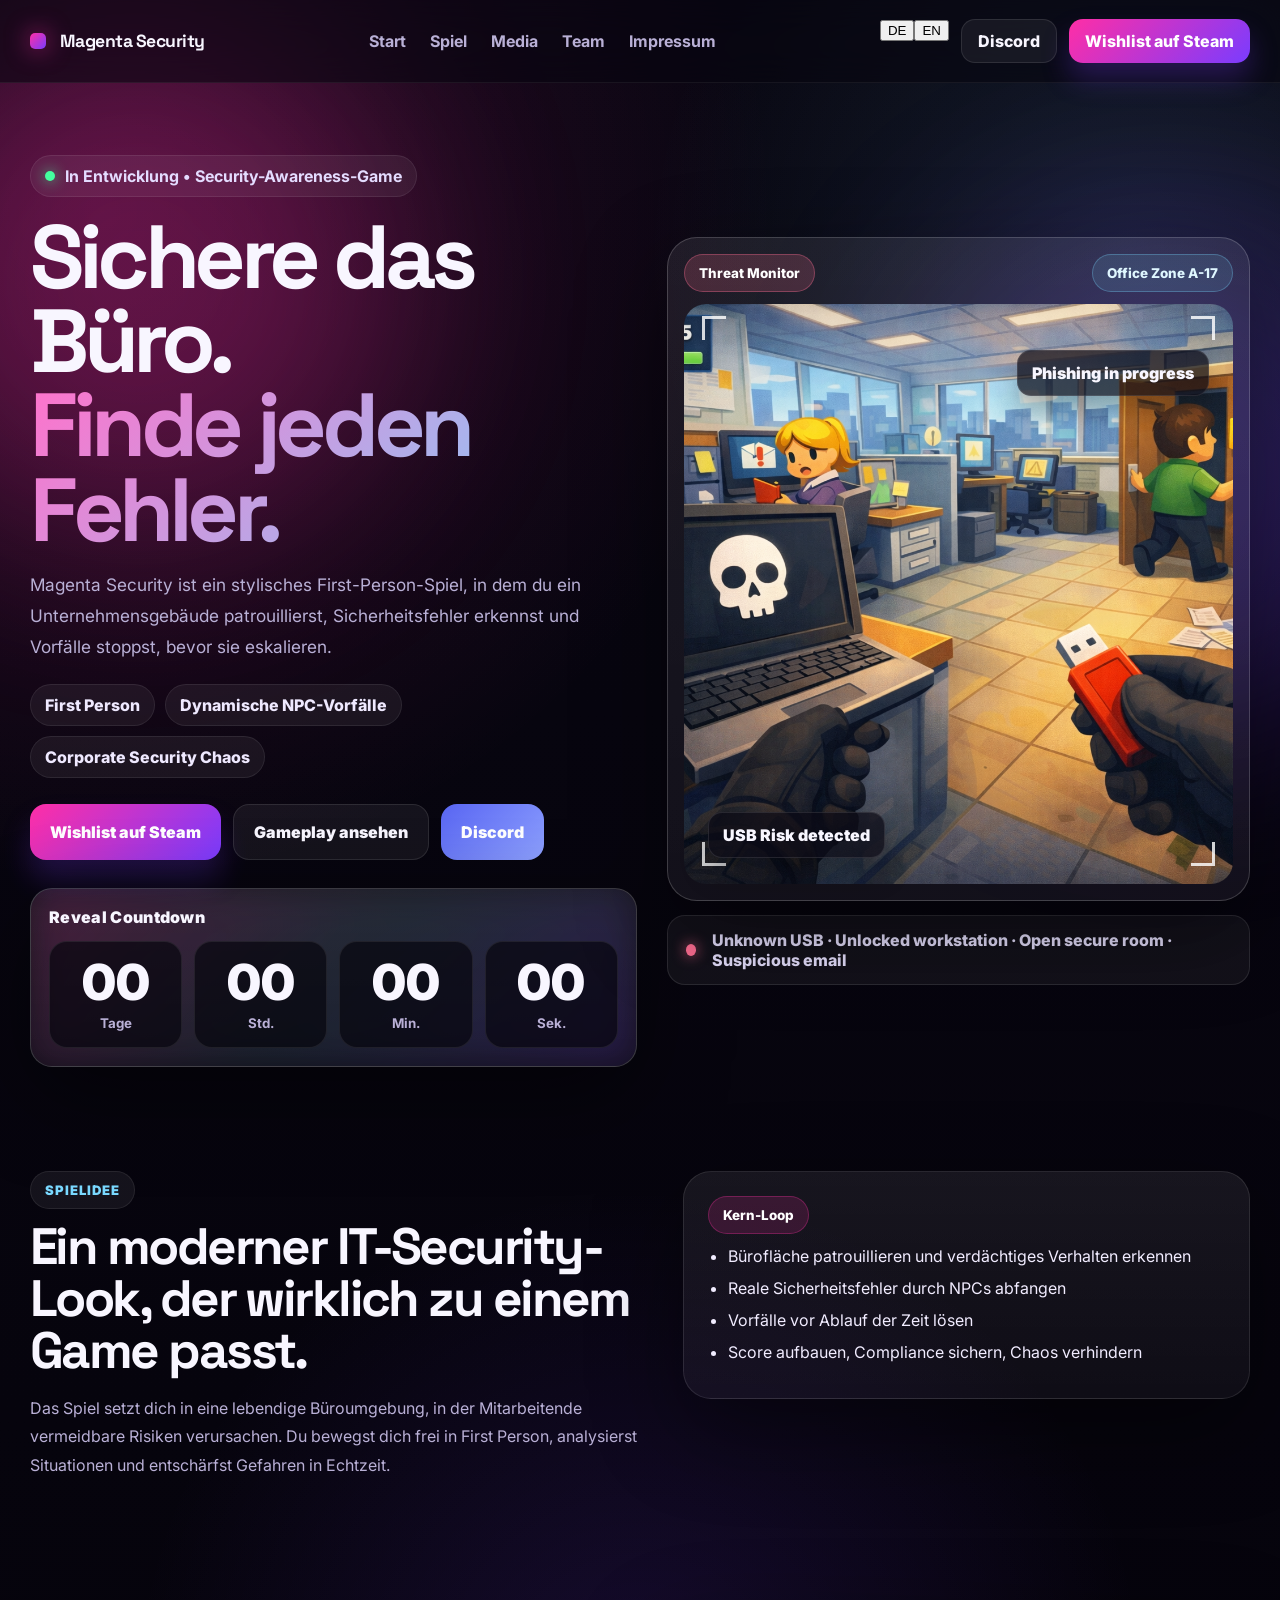
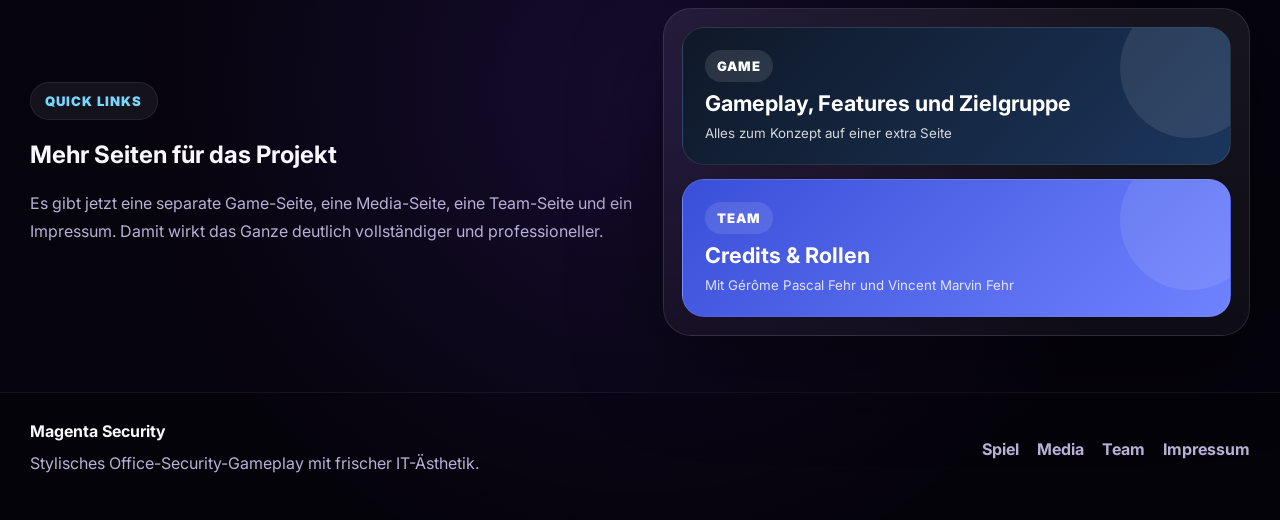
==== commit 2f7961b0: "Add files via upload" ====
--- a/index.html
+++ b/index.html
@@ -1,234 +1,41 @@
-<!DOCTYPE html>
-<html lang="de">
-<head>
-  <meta charset="UTF-8" />
-  <meta name="viewport" content="width=device-width, initial-scale=1.0" />
-  <title>Magenta Security — IT Security Game</title>
-  <meta name="description" content="Magenta Security ist ein stylisches IT-Security-Game im First-Person-Look. Entdecke Features, Gameplay, Trailer, Steam Wishlist und Discord." />
-  <link rel="preconnect" href="https://fonts.googleapis.com">
-  <link rel="preconnect" href="https://fonts.gstatic.com" crossorigin>
-  <link href="https://fonts.googleapis.com/css2?family=Space+Grotesk:wght@400;500;700&family=Inter:wght@400;500;700;800;900&display=swap" rel="stylesheet">
-  <link rel="stylesheet" href="styles.css" />
-</head>
-<body>
-  <div class="noise"></div>
-  <div class="scanline"></div>
-  <div class="blob blob-a"></div>
-  <div class="blob blob-b"></div>
-
+<!DOCTYPE html><html lang="de"><head><meta charset="UTF-8"/><meta name="viewport" content="width=device-width, initial-scale=1.0"/><title>Magenta Security — Home</title>
+<link rel="preconnect" href="https://fonts.googleapis.com"><link rel="preconnect" href="https://fonts.gstatic.com" crossorigin><link href="https://fonts.googleapis.com/css2?family=Space+Grotesk:wght@400;500;700&family=Inter:wght@400;500;700;800;900&display=swap" rel="stylesheet"><link rel="stylesheet" href="styles.css"/></head><body>
+  <div class="noise"></div><div class="scanline"></div><div class="blob blob-a"></div><div class="blob blob-b"></div>
   <header class="topbar">
     <div class="wrap nav">
-      <a href="#hero" class="logo">
-        <span class="logo-mark"></span>
-        <span class="logo-text">Magenta Security</span>
-      </a>
+      <a href="index.html" class="logo"><span class="logo-mark"></span><span class="logo-text">Magenta Security</span></a>
       <nav class="menu">
-        <a href="#about">About</a>
-        <a href="#systems">Systems</a>
-        <a href="#media">Media</a>
-        <a href="#community">Community</a>
+        <a href="index.html" data-page="index.html" data-i18n="home">Start</a>
+        <a href="game.html" data-page="game.html" data-i18n="about">Spiel</a>
+        <a href="media.html" data-page="media.html" data-i18n="media">Media</a>
+        <a href="team.html" data-page="team.html" data-i18n="creators">Team</a>
+        <a href="impressum.html" data-page="impressum.html" data-i18n="legal">Impressum</a>
       </nav>
       <div class="nav-actions">
-        <a class="nav-btn ghost" href="#community">Discord</a>
-        <a class="nav-btn primary" href="https://store.steampowered.com/" target="_blank" rel="noopener noreferrer">Wishlist on Steam</a>
+        <div class="lang-toggle"><button data-lang="de" class="active">DE</button><button data-lang="en">EN</button></div>
+        <a class="nav-btn ghost" href="https://discord.com/" target="_blank" rel="noopener noreferrer" data-i18n="discord">Discord</a>
+        <a class="nav-btn primary" href="https://store.steampowered.com/" target="_blank" rel="noopener noreferrer" data-i18n="wishlist">Wishlist auf Steam</a>
       </div>
     </div>
   </header>
 
-  <main>
-    <section id="hero" class="hero">
-      <div class="wrap hero-grid">
-        <div class="hero-copy reveal">
-          <div class="status-pill">
-            <span class="dot"></span>
-            <span>In Development • Security Awareness Game</span>
-          </div>
-
-          <h1>
-            <span>Secure the office.</span>
-            <span class="accent">Catch every mistake.</span>
-          </h1>
-
-          <p class="hero-text">
-            <strong>Magenta Security</strong> is a stylized first-person game where you patrol a company building,
-            spot security mistakes, and prevent incidents before they spiral out of control.
-          </p>
-
-          <div class="hero-badges">
-            <span>First Person</span>
-            <span>Dynamic NPC Incidents</span>
-            <span>Corporate Security Chaos</span>
-          </div>
-
-          <div class="cta-row">
-            <a class="cta primary" href="https://store.steampowered.com/" target="_blank" rel="noopener noreferrer">Wishlist on Steam</a>
-            <a class="cta secondary" href="#media">Watch Gameplay</a>
-            <a class="cta discord" href="https://discord.com/" target="_blank" rel="noopener noreferrer">Join Discord</a>
-          </div>
-
-          <div class="countdown-shell">
-            <div class="countdown-title">Reveal Countdown</div>
-            <div class="countdown-grid">
-              <div><span id="days">00</span><small>Days</small></div>
-              <div><span id="hours">00</span><small>Hours</small></div>
-              <div><span id="minutes">00</span><small>Minutes</small></div>
-              <div><span id="seconds">00</span><small>Seconds</small></div>
-            </div>
-          </div>
-        </div>
-
-        <div class="hero-panel reveal">
-          <div class="hero-screen">
-            <div class="screen-top">
-              <span class="mini-pill danger">Threat Monitor</span>
-              <span class="mini-pill info">Office Zone A-17</span>
-            </div>
-            <img src="gameplay_fp.png" alt="Magenta Security First Person Gameplay" />
-            <div class="screen-overlay">
-              <div class="corner corner-tl"></div>
-              <div class="corner corner-tr"></div>
-              <div class="corner corner-bl"></div>
-              <div class="corner corner-br"></div>
-              <div class="hud-card left">USB Risk detected</div>
-              <div class="hud-card right">Phishing in progress</div>
-            </div>
-          </div>
-          <div class="alert-strip">
-            <span></span>
-            <p>Unknown USB · Unlocked workstation · Open secure room · Suspicious email</p>
-          </div>
-        </div>
-      </div>
-    </section>
-
-    <section id="about" class="section">
-      <div class="wrap feature-layout">
-        <div class="text-side reveal">
-          <div class="eyebrow">Game Premise</div>
-          <h2>A modern IT-security style built for a game, not a boring corporate page.</h2>
-          <p>
-            The game puts you inside a lively office environment where employees constantly create avoidable risks.
-            You move in first person, read the room, reach the danger fast, and stop incidents with smart reactions.
-          </p>
-        </div>
-        <div class="glass-card reveal">
-          <div class="glass-head">
-            <span class="mini-pill magenta">Core Loop</span>
-          </div>
-          <ul class="loop-list">
-            <li>Patrol the office floor and look for suspicious behavior</li>
-            <li>Catch real-world security failures created by NPCs</li>
-            <li>Resolve incidents before time runs out</li>
-            <li>Build score, maintain compliance, prevent chaos</li>
-          </ul>
-        </div>
-      </div>
-    </section>
-
-    <section id="systems" class="section systems-section">
-      <div class="wrap">
-        <div class="section-head reveal">
-          <div class="eyebrow">Systems</div>
-          <h2>Gameplay systems that fit the concept</h2>
-        </div>
-
-        <div class="systems-grid">
-          <article class="system-card reveal">
-            <span class="card-index">01</span>
-            <h3>First-Person Patrol</h3>
-            <p>Explore the building naturally with mouse and keyboard, instead of point-and-click menus.</p>
-          </article>
-          <article class="system-card reveal">
-            <span class="card-index">02</span>
-            <h3>Dynamic NPC Mistakes</h3>
-            <p>Employees trigger real security issues such as phishing, bad USB usage or unlocked devices.</p>
-          </article>
-          <article class="system-card reveal">
-            <span class="card-index">03</span>
-            <h3>Readable Threat UX</h3>
-            <p>Strong visual markers and modern UI help the player instantly understand where the danger is.</p>
-          </article>
-          <article class="system-card reveal">
-            <span class="card-index">04</span>
-            <h3>Awareness Through Play</h3>
-            <p>The concept works as an actual game and as a security-awareness experience for companies.</p>
-          </article>
-        </div>
-      </div>
-    </section>
-
-    <section id="media" class="section media-section">
-      <div class="wrap">
-        <div class="section-head reveal">
-          <div class="eyebrow">Media</div>
-          <h2>Gameplay impressions and concept trailer</h2>
-        </div>
-
-        <div class="media-grid">
-          <div class="video-card reveal">
-            <div class="video-top">
-              <span class="mini-pill info">Concept Trailer</span>
-              <span class="mini-pill magenta">Animated Preview</span>
-            </div>
-            <div class="video-frame">
-              <img src="concept_trailer.gif" alt="Magenta Security concept trailer" />
-              <div class="play-badge">Preview</div>
-            </div>
-          </div>
-
-          <div class="gallery-stack">
-            <figure class="shot-card reveal">
-              <img src="cover.png" alt="Magenta Security Cover Art" />
-              <figcaption>Key art with a stronger identity for the game.</figcaption>
-            </figure>
-            <figure class="shot-card reveal">
-              <img src="gameplay_ui.png" alt="Magenta Security UI concept" />
-              <figcaption>UI direction for objectives, warnings and live incidents.</figcaption>
-            </figure>
-          </div>
-        </div>
-      </div>
-    </section>
-
-    <section id="community" class="section community-section">
-      <div class="wrap community-grid">
-        <div class="community-copy reveal">
-          <div class="eyebrow">Community & Launch</div>
-          <h2>Follow the project before release</h2>
-          <p>
-            Want updates, screenshots, gameplay progress and release news? Join the community and put the game on your Steam wishlist.
-          </p>
-        </div>
-        <div class="community-card reveal">
-          <a class="big-action steam" href="https://store.steampowered.com/" target="_blank" rel="noopener noreferrer">
-            <span class="action-label">Steam</span>
-            <strong>Wishlist Magenta Security</strong>
-            <small>Be notified when the game is ready</small>
-          </a>
-          <a class="big-action discord" href="https://discord.com/" target="_blank" rel="noopener noreferrer">
-            <span class="action-label">Discord</span>
-            <strong>Join the Community Server</strong>
-            <small>Share feedback, ideas and dev talk</small>
-          </a>
-        </div>
-      </div>
-    </section>
-  </main>
-
+<main><section class="hero"><div class="wrap hero-grid"><div class="hero-copy reveal"><div class="status-pill"><span class="dot"></span><span data-i18n="status">In Entwicklung • Security-Awareness-Game</span></div>
+<h1><span data-i18n="hero1">Sichere das Büro.</span><span class="accent" data-i18n="hero2">Finde jeden Fehler.</span></h1>
+<p class="hero-text" data-i18n="herotext">Magenta Security ist ein stylisches First-Person-Spiel, in dem du ein Unternehmensgebäude patrouillierst, Sicherheitsfehler erkennst und Vorfälle stoppst, bevor sie eskalieren.</p>
+<div class="hero-badges"><span data-i18n="badge1">First Person</span><span data-i18n="badge2">Dynamische NPC-Vorfälle</span><span data-i18n="badge3">Corporate Security Chaos</span></div>
+<div class="cta-row"><a class="cta primary" href="https://store.steampowered.com/" target="_blank" rel="noopener noreferrer" data-i18n="wishlist">Wishlist auf Steam</a><a class="cta secondary" href="media.html" data-i18n="watch">Gameplay ansehen</a><a class="cta discord" href="https://discord.com/" target="_blank" rel="noopener noreferrer" data-i18n="discord">Discord</a></div>
+<div class="countdown-shell"><div class="countdown-title" data-i18n="reveal">Reveal Countdown</div><div class="countdown-grid"><div><span id="days">00</span><small data-i18n="days">Tage</small></div><div><span id="hours">00</span><small data-i18n="hours">Std.</small></div><div><span id="minutes">00</span><small data-i18n="minutes">Min.</small></div><div><span id="seconds">00</span><small data-i18n="seconds">Sek.</small></div></div></div></div>
+<div class="hero-panel reveal"><div class="hero-screen"><div class="screen-top"><span class="mini-pill danger">Threat Monitor</span><span class="mini-pill info">Office Zone A-17</span></div><img src="gameplay_fp.png" alt="Magenta Security First Person Gameplay"/><div class="screen-overlay"><div class="corner corner-tl"></div><div class="corner corner-tr"></div><div class="corner corner-bl"></div><div class="corner corner-br"></div><div class="hud-card left">USB Risk detected</div><div class="hud-card right">Phishing in progress</div></div></div><div class="alert-strip"><span></span><p>Unknown USB · Unlocked workstation · Open secure room · Suspicious email</p></div></div></div></section>
+<section class="section"><div class="wrap feature-layout"><div class="text-side reveal"><div class="eyebrow" data-i18n="premise">Spielidee</div><h2 data-i18n="premiseTitle">Ein moderner IT-Security-Look, der wirklich zu einem Game passt.</h2><p data-i18n="premiseText">Das Spiel setzt dich in eine lebendige Büroumgebung, in der Mitarbeitende vermeidbare Risiken verursachen. Du bewegst dich frei in First Person, analysierst Situationen und entschärfst Gefahren in Echtzeit.</p></div>
+<div class="glass-card reveal"><div class="mini-pill magenta" data-i18n="coreloop">Kern-Loop</div><ul class="loop-list"><li data-i18n="loop1">Bürofläche patrouillieren und verdächtiges Verhalten erkennen</li><li data-i18n="loop2">Reale Sicherheitsfehler durch NPCs abfangen</li><li data-i18n="loop3">Vorfälle vor Ablauf der Zeit lösen</li><li data-i18n="loop4">Score aufbauen, Compliance sichern, Chaos verhindern</li></ul></div></div></section>
+<section class="section"><div class="wrap community-grid"><div class="community-copy reveal"><div class="eyebrow">Quick Links</div><h2>Mehr Seiten für das Projekt</h2><p>Es gibt jetzt eine separate Game-Seite, eine Media-Seite, eine Team-Seite und ein Impressum. Damit wirkt das Ganze deutlich vollständiger und professioneller.</p></div>
+<div class="community-card reveal"><a class="big-action steam" href="game.html"><span class="action-label">Game</span><strong>Gameplay, Features und Zielgruppe</strong><small>Alles zum Konzept auf einer extra Seite</small></a><a class="big-action discord" href="team.html"><span class="action-label">Team</span><strong>Credits & Rollen</strong><small>Mit Gérôme Pascal Fehr und Vincent Marvin Fehr</small></a></div></div></section></main>
   <footer class="footer">
     <div class="wrap footer-row">
-      <div>
-        <strong>Magenta Security</strong>
-        <p>Stylized office security gameplay with a fresh IT-focused aesthetic.</p>
-      </div>
+      <div><strong>Magenta Security</strong><p data-i18n="footerText">Stylisches Office-Security-Gameplay mit frischer IT-Ästhetik.</p></div>
       <div class="footer-links">
-        <a href="#about">About</a>
-        <a href="#media">Media</a>
-        <a href="#community">Community</a>
+        <a href="game.html" data-i18n="about">Spiel</a><a href="media.html" data-i18n="media">Media</a><a href="team.html" data-i18n="creators">Team</a><a href="impressum.html" data-i18n="legal">Impressum</a>
       </div>
     </div>
-  </footer>
-
-  <script src="script.js"></script>
-</body>
-</html>
+  </footer><script src="script.js"></script>
+</body></html>
